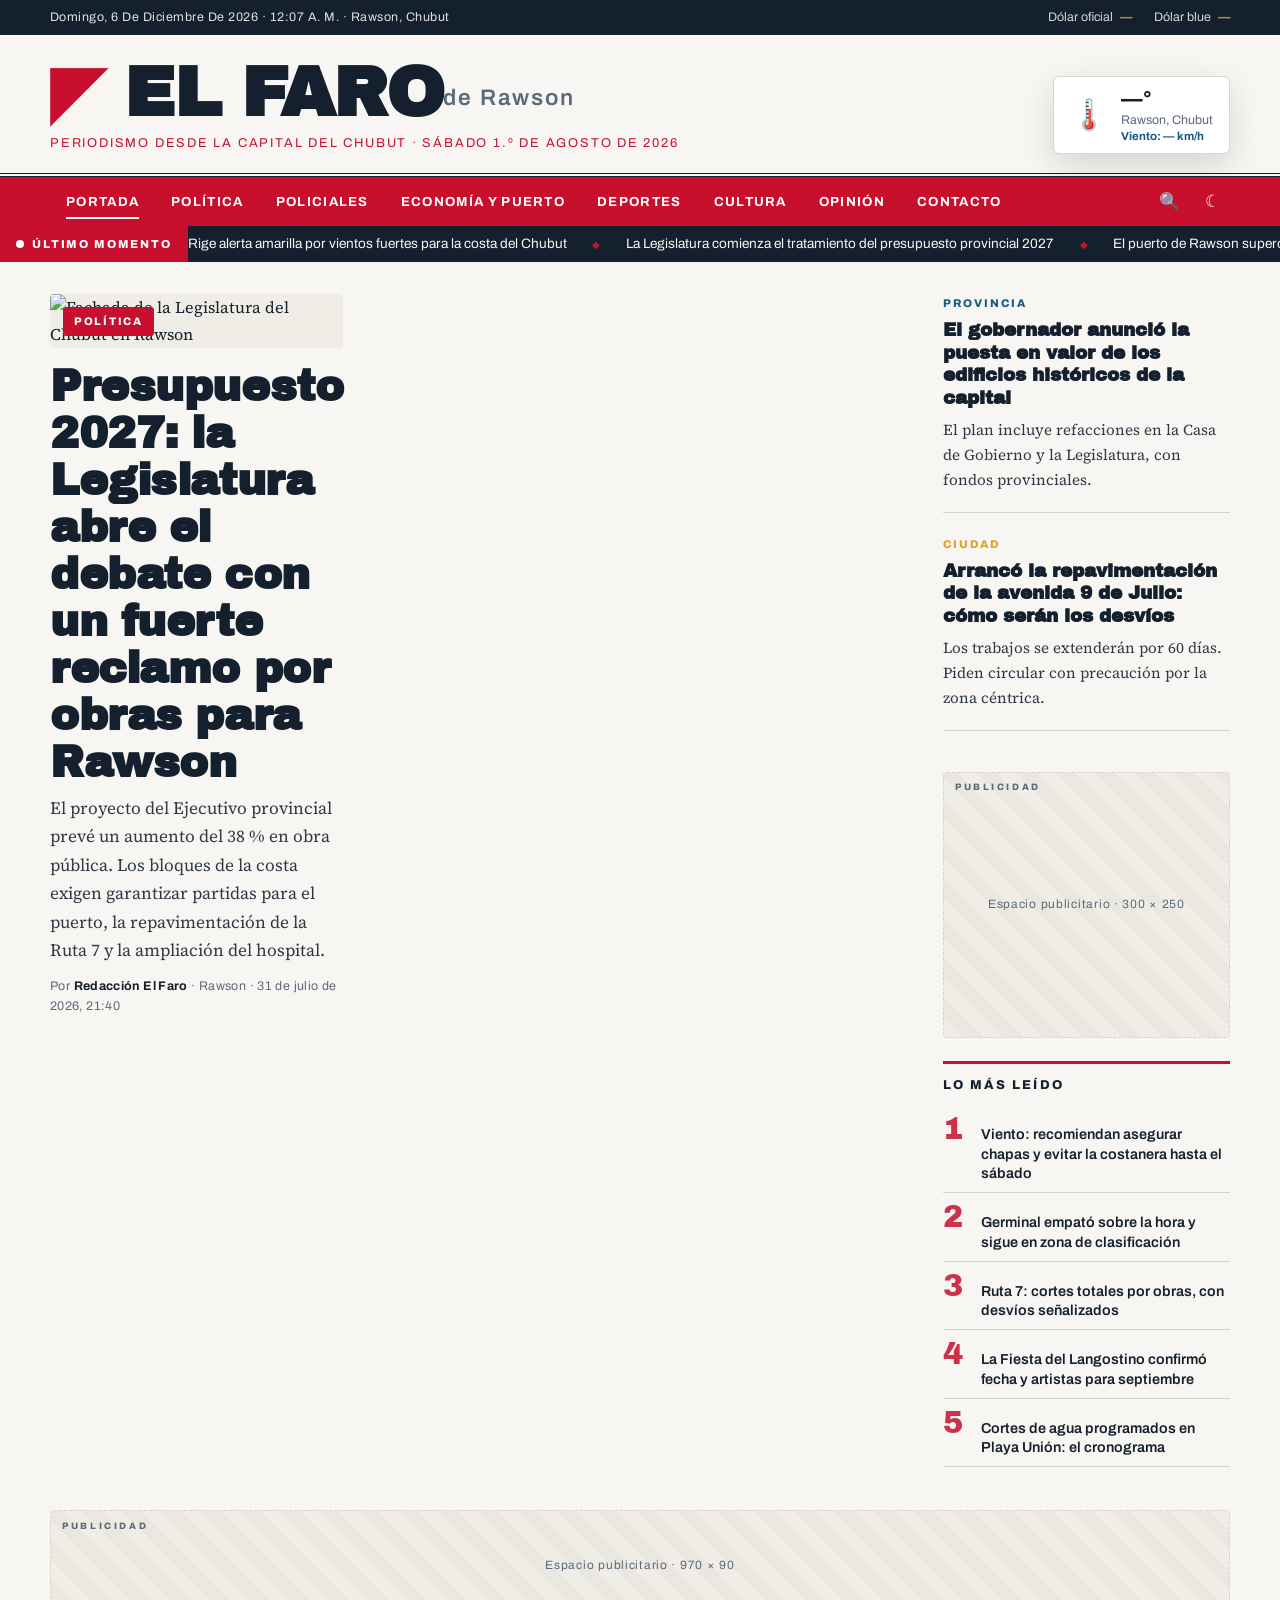
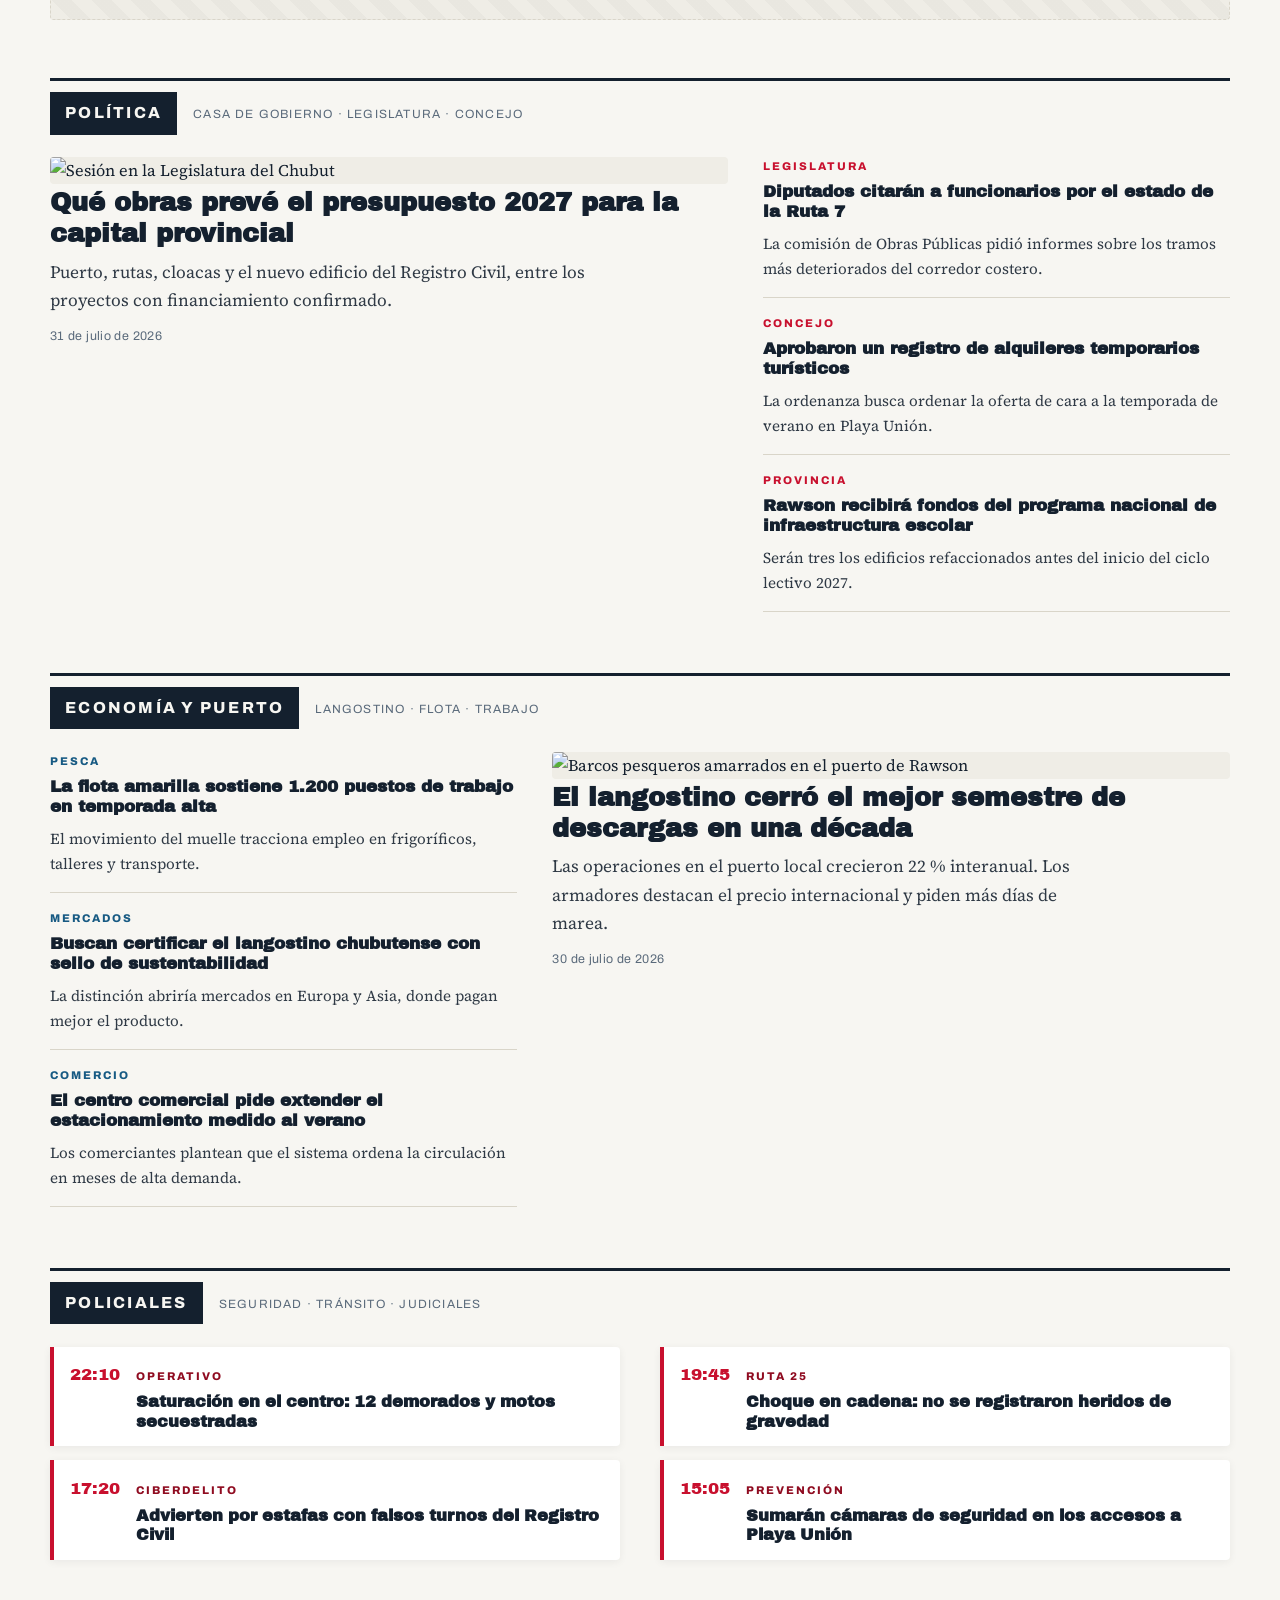
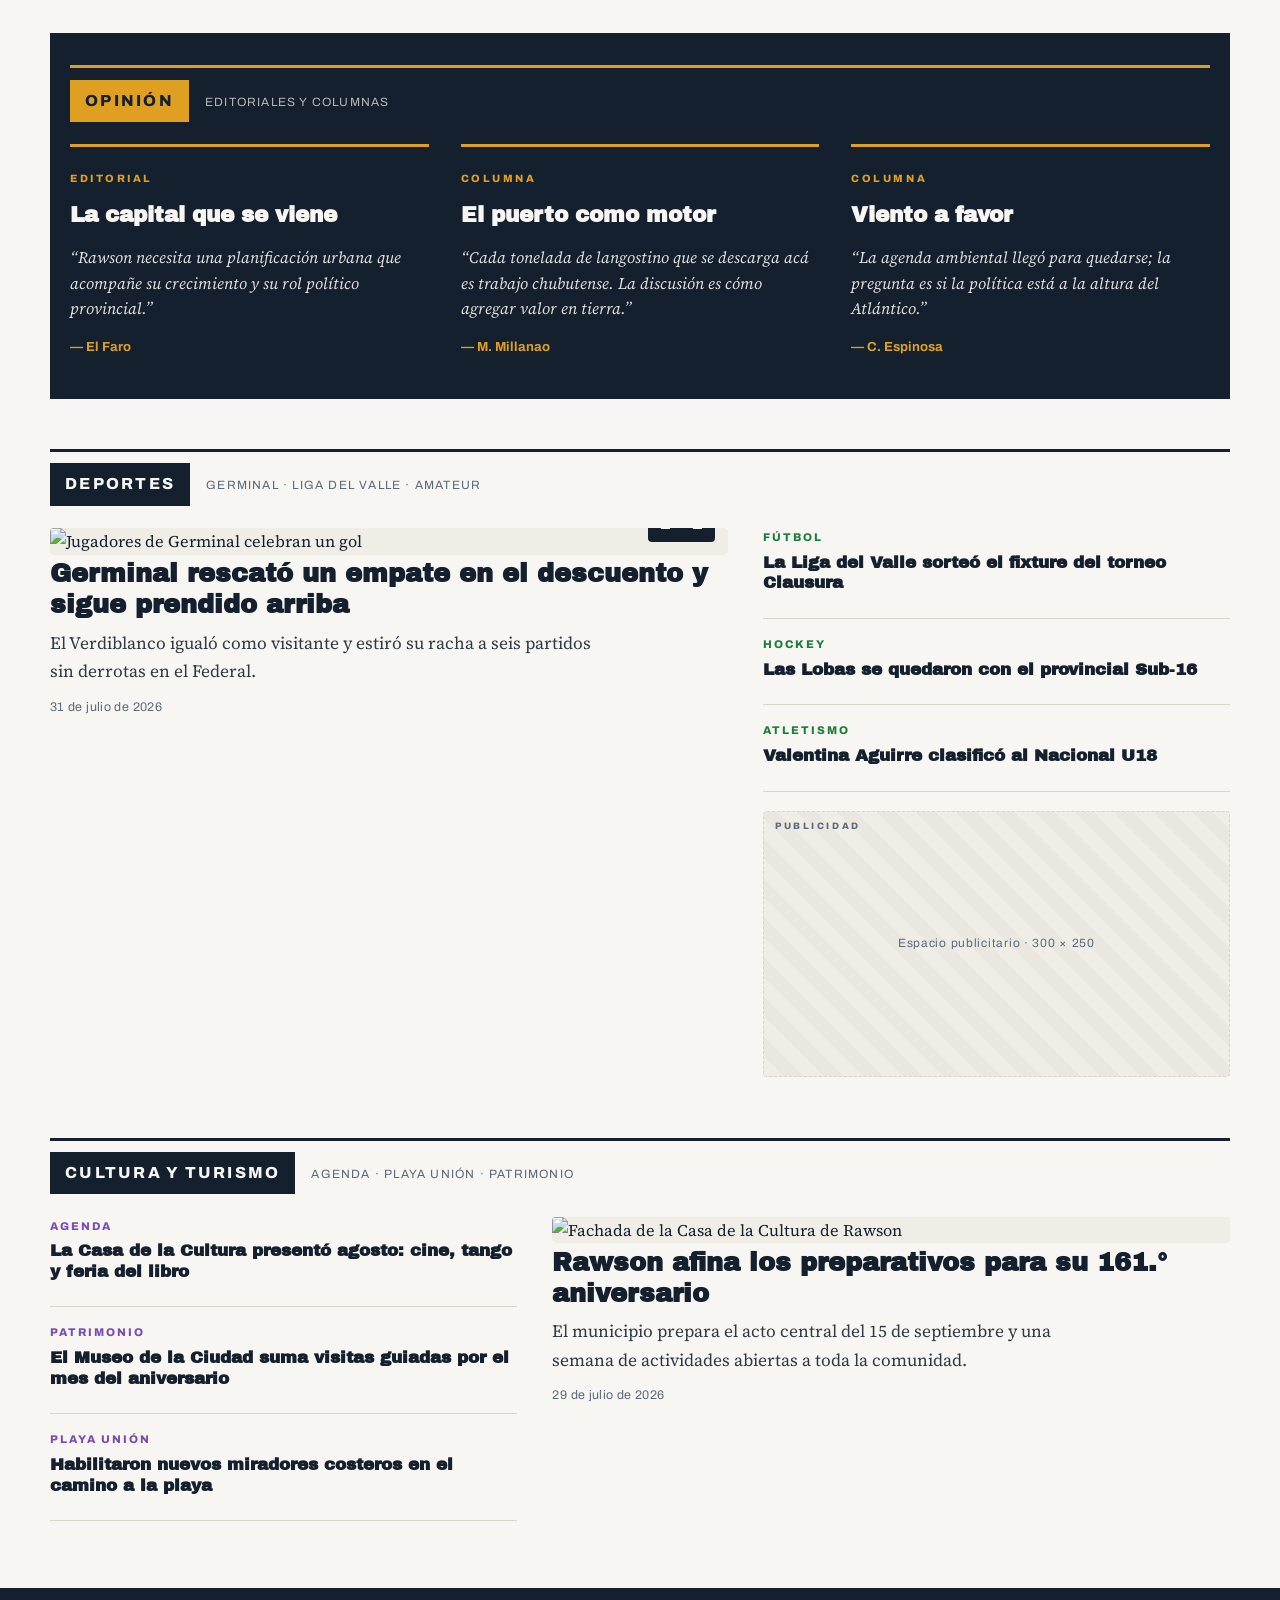
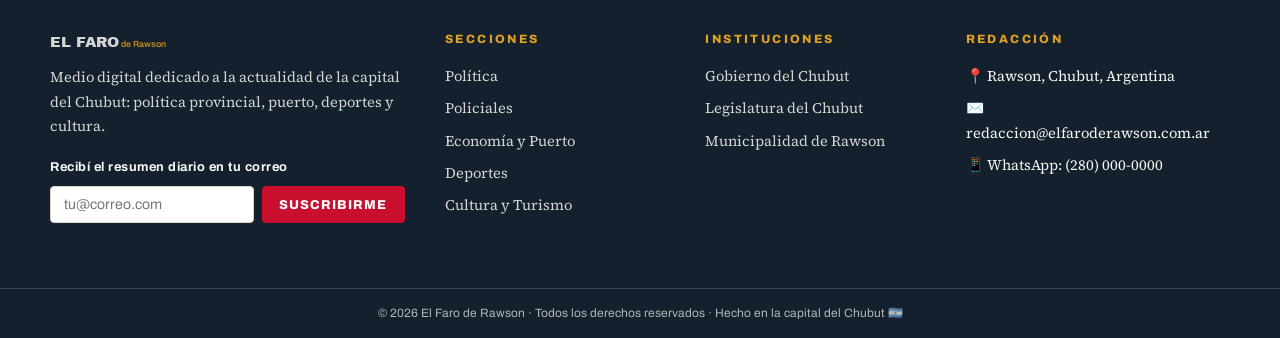
==== index.html @ 27c84425 "Primer commit: estructura y portada de El Faro de Rawson" ====
<!DOCTYPE html>
<html lang="es">
<head>
  <meta charset="UTF-8">
  <meta name="viewport" content="width=device-width, initial-scale=1.0">
  <title>El Faro de Rawson — Noticias de la capital del Chubut</title>
  <meta name="description" content="Noticias de Rawson, Chubut: política provincial, puerto, policiales, deportes y cultura. Periodismo desde la capital provincial.">
  <link rel="icon" href="data:image/svg+xml,%3Csvg xmlns='http://www.w3.org/2000/svg' viewBox='0 0 64 64'%3E%3Crect width='64' height='64' fill='%23c8102e'/%3E%3Ctext x='32' y='45' font-family='Arial' font-size='32' font-weight='bold' text-anchor='middle' fill='white'%3EEF%3C/text%3E%3C/svg%3E">

  <!-- Tipografías: Archivo (titulares, fundición argentina) + Source Serif 4 (cuerpo) -->
  <link rel="preconnect" href="https://fonts.googleapis.com">
  <link rel="preconnect" href="https://fonts.gstatic.com" crossorigin>
  <link href="https://fonts.googleapis.com/css2?family=Archivo:ital,wght@0,400;0,600;0,700;0,800;1,400&family=Archivo+Black&family=Source+Serif+4:ital,opsz,wght@0,8..60,400;0,8..60,600;1,8..60,400&display=swap" rel="stylesheet">

  <link rel="stylesheet" href="assets/css/styles.css">

  <!-- Tema antes de pintar la página (evita parpadeo) -->
  <script>
    (function(){var t=localStorage.getItem('tema');
      if(t) document.documentElement.dataset.tema=t;
      else if(matchMedia('(prefers-color-scheme: dark)').matches) document.documentElement.dataset.tema='oscuro';
    })();
    document.documentElement.classList.add('js');
  </script>

  <!-- Datos estructurados para Google Noticias -->
  <script type="application/ld+json">
  {"@context":"https://schema.org","@type":"NewsMediaOrganization",
   "name":"El Faro de Rawson","areaServed":"Rawson, Chubut, Argentina"}
  </script>
</head>
<body>
<a class="skip-link" href="#contenido">Saltar al contenido</a>

<!-- ══════════ BARRA SUPERIOR: fecha, hora y dólar en vivo ══════════ -->
<div class="topbar">
  <div class="contenedor topbar__interior">
    <p class="topbar__fecha">
      <span id="fecha">—</span> · <span id="reloj">—</span> · Rawson, Chubut
    </p>
    <p class="dolar" id="dolar" hidden>
      <span class="dolar__item">Dólar oficial <strong id="dolar-oficial">—</strong></span>
      <span class="dolar__item">Dólar blue <strong id="dolar-blue">—</strong></span>
    </p>
  </div>
</div>

<!-- ══════════ CABECERA ══════════ -->
<header class="masthead">
  <div class="contenedor masthead__interior">
    <div class="masthead__marca">
      <h1 class="marca-nombre">EL FARO<span class="marca-de"> de Rawson</span></h1>
      <p class="marca-tagline">Periodismo desde la capital del Chubut · Sábado 1.º de agosto de 2026</p>
    </div>

    <!-- Clima en vivo de Rawson (Open-Meteo, sin clave) -->
    <div class="clima" id="clima" aria-live="polite">
      <span class="clima__icono" id="clima-icono">🌡️</span>
      <div class="clima__datos">
        <strong id="clima-temp">—°</strong>
        <span id="clima-desc">Rawson, Chubut</span>
        <small id="clima-viento">Viento: — km/h</small>
      </div>
    </div>
  </div>
</header>

<!-- ══════════ NAVEGACIÓN (queda fija al bajar) ══════════ -->
<nav class="nav" id="nav" aria-label="Secciones">
  <div class="contenedor nav__interior">
    <button class="nav__menu-btn" id="menu-btn" aria-expanded="false" aria-controls="nav-links">☰ <span>Secciones</span></button>
    <ul class="nav__links" id="nav-links">
      <li><a class="nav__link activa" href="index.html">Portada</a></li>
      <li><a class="nav__link" href="#politica">Política</a></li>
      <li><a class="nav__link" href="#policiales">Policiales</a></li>
      <li><a class="nav__link" href="#economia">Economía y Puerto</a></li>
      <li><a class="nav__link" href="#deportes">Deportes</a></li>
      <li><a class="nav__link" href="#cultura">Cultura</a></li>
      <li><a class="nav__link" href="#opinion">Opinión</a></li>
      <li><a class="nav__link" href="#contacto">Contacto</a></li>
    </ul>
    <div class="nav__acciones">
      <form class="buscador" id="form-buscar" role="search">
        <input id="input-buscar" type="search" placeholder="Buscar noticias…" aria-label="Buscar en el sitio">
      </form>
      <button class="nav__icono" id="btn-buscar" aria-label="Abrir buscador">🔍</button>
      <button class="nav__icono" id="btn-tema" aria-label="Cambiar entre modo claro y oscuro">☾</button>
    </div>
  </div>
</nav>

<!-- ══════════ CINTA DE ÚLTIMO MOMENTO ══════════ -->
<div class="ticker" aria-label="Últimas noticias">
  <span class="ticker__badge">ÚLTIMO MOMENTO</span>
  <div class="ticker__vista">
    <div class="ticker__pista" id="ticker-pista">
      <span class="ticker__item">Rige alerta amarilla por vientos fuertes para la costa del Chubut</span>
      <span class="ticker__item">La Legislatura comienza el tratamiento del presupuesto provincial 2027</span>
      <span class="ticker__item">El puerto de Rawson superó las 45 mil toneladas de langostino en el semestre</span>
      <span class="ticker__item">La ciudad prepara los festejos por su 161.° aniversario</span>
    </div>
  </div>
</div>

<main class="contenedor" id="contenido">

  <!-- ✏️ CONTENIDO DE EJEMPLO: reemplazá títulos, bajadas, firmas y fotos por noticias reales.
       Las fotos son provisorias (picsum.photos): bajá las reales a assets/img/ y cambiá las rutas. -->

  <!-- ══════════ PORTADA: nota principal + columna lateral ══════════ -->
  <section class="portada reveal">
    <article class="nota nota--principal">
      <a class="nota__foto" href="articulos/plantilla.html">
        <img src="https://picsum.photos/seed/legislatura-chubut/1200/700" alt="Fachada de la Legislatura del Chubut en Rawson" loading="eager">
        <span class="nota__tag">POLÍTICA</span>
      </a>
      <h2 class="nota__titulo nota__titulo--grande">
        <a href="articulos/plantilla.html">Presupuesto 2027: la Legislatura abre el debate con un fuerte reclamo por obras para Rawson</a>
      </h2>
      <p class="bajada">El proyecto del Ejecutivo provincial prevé un aumento del 38 % en obra pública. Los bloques de la costa exigen garantizar partidas para el puerto, la repavimentación de la Ruta 7 y la ampliación del hospital.</p>
      <p class="byline">Por <strong>Redacción El Faro</strong> · Rawson · <time datetime="2026-07-31T21:40-03:00">31 de julio de 2026, 21:40</time></p>
    </article>

    <aside class="rail">
      <article class="nota nota--mini reveal">
        <span class="volanta v-provincia">PROVINCIA</span>
        <h3 class="nota__titulo"><a href="articulos/plantilla.html">El gobernador anunció la puesta en valor de los edificios históricos de la capital</a></h3>
        <p class="bajada bajada--corta">El plan incluye refacciones en la Casa de Gobierno y la Legislatura, con fondos provinciales.</p>
      </article>

      <article class="nota nota--mini reveal">
        <span class="volanta v-ciudad">CIUDAD</span>
        <h3 class="nota__titulo"><a href="articulos/plantilla.html">Arrancó la repavimentación de la avenida 9 de Julio: cómo serán los desvíos</a></h3>
        <p class="bajada bajada--corta">Los trabajos se extenderán por 60 días. Piden circular con precaución por la zona céntrica.</p>
      </article>

      <!-- ══ PUBLICIDAD ══ Rectángulo mediano 300×250 (IAB).
           Para AdSense: reemplazá este div por tu bloque <ins class="adsbygoogle"> -->
      <div class="ad ad--mpu" role="complementary" aria-label="Espacio publicitario">
        <span class="ad__aviso">Espacio publicitario · 300 × 250</span>
      </div>

      <section class="mas-leidas reveal">
        <h3 class="caja-titulo">Lo más leído</h3>
        <ol>
          <li><span class="num">1</span><a href="articulos/plantilla.html">Viento: recomiendan asegurar chapas y evitar la costanera hasta el sábado</a></li>
          <li><span class="num">2</span><a href="articulos/plantilla.html">Germinal empató sobre la hora y sigue en zona de clasificación</a></li>
          <li><span class="num">3</span><a href="articulos/plantilla.html">Ruta 7: cortes totales por obras, con desvíos señalizados</a></li>
          <li><span class="num">4</span><a href="articulos/plantilla.html">La Fiesta del Langostino confirmó fecha y artistas para septiembre</a></li>
          <li><span class="num">5</span><a href="articulos/plantilla.html">Cortes de agua programados en Playa Unión: el cronograma</a></li>
        </ol>
      </section>
    </aside>
  </section>

  <!-- ══ PUBLICIDAD ══ Leaderboard 970×90 (IAB) -->
  <div class="ad ad--leaderboard reveal" role="complementary" aria-label="Espacio publicitario">
    <span class="ad__aviso">Espacio publicitario · 970 × 90</span>
  </div>

  <!-- ══════════ POLÍTICA ══════════ -->
  <section class="seccion reveal" id="politica">
    <header class="seccion__encabezado">
      <h2>Política</h2>
      <span class="seccion__dato">Casa de Gobierno · Legislatura · Concejo</span>
    </header>
    <div class="seccion__grid">
      <article class="nota reveal">
        <a class="nota__foto" href="articulos/plantilla.html">
          <img src="https://picsum.photos/seed/presupuesto-chubut/900/560" alt="Sesión en la Legislatura del Chubut" loading="lazy">
        </a>
        <h3 class="nota__titulo nota__titulo--mediana"><a href="articulos/plantilla.html">Qué obras prevé el presupuesto 2027 para la capital provincial</a></h3>
        <p class="bajada">Puerto, rutas, cloacas y el nuevo edificio del Registro Civil, entre los proyectos con financiamiento confirmado.</p>
        <p class="byline"><time datetime="2026-07-31">31 de julio de 2026</time></p>
      </article>
      <div class="lista-reglada">
        <article class="nota nota--lista reveal">
          <span class="volanta">LEGISLATURA</span>
          <h3 class="nota__titulo"><a href="articulos/plantilla.html">Diputados citarán a funcionarios por el estado de la Ruta 7</a></h3>
          <p class="bajada bajada--corta">La comisión de Obras Públicas pidió informes sobre los tramos más deteriorados del corredor costero.</p>
        </article>
        <article class="nota nota--lista reveal">
          <span class="volanta">CONCEJO</span>
          <h3 class="nota__titulo"><a href="articulos/plantilla.html">Aprobaron un registro de alquileres temporarios turísticos</a></h3>
          <p class="bajada bajada--corta">La ordenanza busca ordenar la oferta de cara a la temporada de verano en Playa Unión.</p>
        </article>
        <article class="nota nota--lista reveal">
          <span class="volanta">PROVINCIA</span>
          <h3 class="nota__titulo"><a href="articulos/plantilla.html">Rawson recibirá fondos del programa nacional de infraestructura escolar</a></h3>
          <p class="bajada bajada--corta">Serán tres los edificios refaccionados antes del inicio del ciclo lectivo 2027.</p>
        </article>
      </div>
    </div>
  </section>

  <!-- ══════════ ECONOMÍA Y PUERTO ══════════ -->
  <section class="seccion reveal" id="economia">
    <header class="seccion__encabezado">
      <h2>Economía y Puerto</h2>
      <span class="seccion__dato">Langostino · Flota · Trabajo</span>
    </header>
    <div class="seccion__grid seccion__grid--invertido">
      <div class="lista-reglada">
        <article class="nota nota--lista reveal">
          <span class="volanta v-economia">PESCA</span>
          <h3 class="nota__titulo"><a href="articulos/plantilla.html">La flota amarilla sostiene 1.200 puestos de trabajo en temporada alta</a></h3>
          <p class="bajada bajada--corta">El movimiento del muelle tracciona empleo en frigoríficos, talleres y transporte.</p>
        </article>
        <article class="nota nota--lista reveal">
          <span class="volanta v-economia">MERCADOS</span>
          <h3 class="nota__titulo"><a href="articulos/plantilla.html">Buscan certificar el langostino chubutense con sello de sustentabilidad</a></h3>
          <p class="bajada bajada--corta">La distinción abriría mercados en Europa y Asia, donde pagan mejor el producto.</p>
        </article>
        <article class="nota nota--lista reveal">
          <span class="volanta v-economia">COMERCIO</span>
          <h3 class="nota__titulo"><a href="articulos/plantilla.html">El centro comercial pide extender el estacionamiento medido al verano</a></h3>
          <p class="bajada bajada--corta">Los comerciantes plantean que el sistema ordena la circulación en meses de alta demanda.</p>
        </article>
      </div>
      <article class="nota reveal">
        <a class="nota__foto" href="articulos/plantilla.html">
          <img src="https://picsum.photos/seed/puerto-rawson-langostino/900/560" alt="Barcos pesqueros amarrados en el puerto de Rawson" loading="lazy">
        </a>
        <h3 class="nota__titulo nota__titulo--mediana"><a href="articulos/plantilla.html">El langostino cerró el mejor semestre de descargas en una década</a></h3>
        <p class="bajada">Las operaciones en el puerto local crecieron 22 % interanual. Los armadores destacan el precio internacional y piden más días de marea.</p>
        <p class="byline"><time datetime="2026-07-30">30 de julio de 2026</time></p>
      </article>
    </div>
  </section>

  <!-- ══════════ POLICIALES ══════════ -->
  <section class="seccion reveal" id="policiales">
    <header class="seccion__encabezado">
      <h2>Policiales</h2>
      <span class="seccion__dato">Seguridad · Tránsito · Judiciales</span>
    </header>
    <div class="policiales">
      <article class="nota nota--policial reveal">
        <span class="hora">22:10</span>
        <div>
          <span class="volanta v-policiales">OPERATIVO</span>
          <h3 class="nota__titulo"><a href="articulos/plantilla.html">Saturación en el centro: 12 demorados y motos secuestradas</a></h3>
        </div>
      </article>
      <article class="nota nota--policial reveal">
        <span class="hora">19:45</span>
        <div>
          <span class="volanta v-policiales">RUTA 25</span>
          <h3 class="nota__titulo"><a href="articulos/plantilla.html">Choque en cadena: no se registraron heridos de gravedad</a></h3>
        </div>
      </article>
      <article class="nota nota--policial reveal">
        <span class="hora">17:20</span>
        <div>
          <span class="volanta v-policiales">CIBERDELITO</span>
          <h3 class="nota__titulo"><a href="articulos/plantilla.html">Advierten por estafas con falsos turnos del Registro Civil</a></h3>
        </div>
      </article>
      <article class="nota nota--policial reveal">
        <span class="hora">15:05</span>
        <div>
          <span class="volanta v-policiales">PREVENCIÓN</span>
          <h3 class="nota__titulo"><a href="articulos/plantilla.html">Sumarán cámaras de seguridad en los accesos a Playa Unión</a></h3>
        </div>
      </article>
    </div>
  </section>

  <!-- ══════════ OPINIÓN ══════════ -->
  <section class="opinion reveal" id="opinion">
    <div class="contenedor">
      <header class="seccion__encabezado seccion__encabezado--claro">
        <h2>Opinión</h2>
        <span class="seccion__dato">Editoriales y columnas</span>
      </header>
      <div class="opinion__grid">
        <article class="opinion__nota reveal">
          <span class="opinion__tipo">EDITORIAL</span>
          <h3 class="opinion__titulo"><a href="articulos/plantilla.html">La capital que se viene</a></h3>
          <p class="opinion__cita">“Rawson necesita una planificación urbana que acompañe su crecimiento y su rol político provincial.”</p>
          <p class="opinion__firma">— El Faro</p>
        </article>
        <article class="opinion__nota reveal">
          <span class="opinion__tipo">COLUMNA</span>
          <h3 class="opinion__titulo"><a href="articulos/plantilla.html">El puerto como motor</a></h3>
          <p class="opinion__cita">“Cada tonelada de langostino que se descarga acá es trabajo chubutense. La discusión es cómo agregar valor en tierra.”</p>
          <p class="opinion__firma">— M. Millanao</p>
        </article>
        <article class="opinion__nota reveal">
          <span class="opinion__tipo">COLUMNA</span>
          <h3 class="opinion__titulo"><a href="articulos/plantilla.html">Viento a favor</a></h3>
          <p class="opinion__cita">“La agenda ambiental llegó para quedarse; la pregunta es si la política está a la altura del Atlántico.”</p>
          <p class="opinion__firma">— C. Espinosa</p>
        </article>
      </div>
    </div>
  </section>

  <!-- ══════════ DEPORTES + PUBLICIDAD ══════════ -->
  <section class="seccion reveal" id="deportes">
    <header class="seccion__encabezado">
      <h2>Deportes</h2>
      <span class="seccion__dato">Germinal · Liga del Valle · Amateur</span>
    </header>
    <div class="seccion__grid">
      <article class="nota reveal">
        <a class="nota__foto" href="articulos/plantilla.html">
          <img src="https://picsum.photos/seed/germinal-futbol/900/560" alt="Jugadores de Germinal celebran un gol" loading="lazy">
          <span class="marcador">2 – 2</span>
        </a>
        <h3 class="nota__titulo nota__titulo--mediana"><a href="articulos/plantilla.html">Germinal rescató un empate en el descuento y sigue prendido arriba</a></h3>
        <p class="bajada">El Verdiblanco igualó como visitante y estiró su racha a seis partidos sin derrotas en el Federal.</p>
        <p class="byline"><time datetime="2026-07-31">31 de julio de 2026</time></p>
      </article>
      <div>
        <div class="lista-reglada">
          <article class="nota nota--lista reveal">
            <span class="volanta v-deportes">FÚTBOL</span>
            <h3 class="nota__titulo"><a href="articulos/plantilla.html">La Liga del Valle sorteó el fixture del torneo Clausura</a></h3>
          </article>
          <article class="nota nota--lista reveal">
            <span class="volanta v-deportes">HOCKEY</span>
            <h3 class="nota__titulo"><a href="articulos/plantilla.html">Las Lobas se quedaron con el provincial Sub-16</a></h3>
          </article>
          <article class="nota nota--lista reveal">
            <span class="volanta v-deportes">ATLETISMO</span>
            <h3 class="nota__titulo"><a href="articulos/plantilla.html">Valentina Aguirre clasificó al Nacional U18</a></h3>
          </article>
        </div>
        <!-- ══ PUBLICIDAD ══ Rectángulo 300×250 -->
        <div class="ad ad--mpu reveal" role="complementary" aria-label="Espacio publicitario">
          <span class="ad__aviso">Espacio publicitario · 300 × 250</span>
        </div>
      </div>
    </div>
  </section>

  <!-- ══════════ CULTURA Y TURISMO ══════════ -->
  <section class="seccion reveal" id="cultura">
    <header class="seccion__encabezado">
      <h2>Cultura y Turismo</h2>
      <span class="seccion__dato">Agenda · Playa Unión · Patrimonio</span>
    </header>
    <div class="seccion__grid seccion__grid--invertido">
      <div class="lista-reglada">
        <article class="nota nota--lista reveal">
          <span class="volanta v-cultura">AGENDA</span>
          <h3 class="nota__titulo"><a href="articulos/plantilla.html">La Casa de la Cultura presentó agosto: cine, tango y feria del libro</a></h3>
        </article>
        <article class="nota nota--lista reveal">
          <span class="volanta v-cultura">PATRIMONIO</span>
          <h3 class="nota__titulo"><a href="articulos/plantilla.html">El Museo de la Ciudad suma visitas guiadas por el mes del aniversario</a></h3>
        </article>
        <article class="nota nota--lista reveal">
          <span class="volanta v-cultura">PLAYA UNIÓN</span>
          <h3 class="nota__titulo"><a href="articulos/plantilla.html">Habilitaron nuevos miradores costeros en el camino a la playa</a></h3>
        </article>
      </div>
      <article class="nota reveal">
        <a class="nota__foto" href="articulos/plantilla.html">
          <img src="https://picsum.photos/seed/casa-cultura-rawson/900/560" alt="Fachada de la Casa de la Cultura de Rawson" loading="lazy">
        </a>
        <h3 class="nota__titulo nota__titulo--mediana"><a href="articulos/plantilla.html">Rawson afina los preparativos para su 161.° aniversario</a></h3>
        <p class="bajada">El municipio prepara el acto central del 15 de septiembre y una semana de actividades abiertas a toda la comunidad.</p>
        <p class="byline"><time datetime="2026-07-29">29 de julio de 2026</time></p>
      </article>
    </div>
  </section>

</main>

<!-- ══════════ PIE ══════════ -->
<footer class="footer" id="contacto">
  <div class="contenedor footer__grid">
    <div class="footer__col footer__col--marca">
      <p class="footer__nombre">EL FARO<span> de Rawson</span></p>
      <p>Medio digital dedicado a la actualidad de la capital del Chubut: política provincial, puerto, deportes y cultura.</p>
      <form class="boletin" id="form-boletin">
        <label for="boletin-mail">Recibí el resumen diario en tu correo</label>
        <div class="boletin__fila">
          <input id="boletin-mail" type="email" required placeholder="tu@correo.com">
          <button type="submit">Suscribirme</button>
        </div>
        <p class="boletin__msg" id="boletin-msg" role="status"></p>
      </form>
    </div>
    <nav class="footer__col" aria-label="Secciones del pie">
      <h3>Secciones</h3>
      <ul>
        <li><a href="#politica">Política</a></li>
        <li><a href="#policiales">Policiales</a></li>
        <li><a href="#economia">Economía y Puerto</a></li>
        <li><a href="#deportes">Deportes</a></li>
        <li><a href="#cultura">Cultura y Turismo</a></li>
      </ul>
    </nav>
    <div class="footer__col">
      <h3>Instituciones</h3>
      <ul>
        <li><a href="https://www.chubut.gov.ar" target="_blank" rel="noopener">Gobierno del Chubut</a></li>
        <li><a href="https://legislaturachubut.gov.ar" target="_blank" rel="noopener">Legislatura del Chubut</a></li>
        <li><a href="https://www.rawson.gov.ar" target="_blank" rel="noopener">Municipalidad de Rawson</a></li>
      </ul>
    </div>
    <div class="footer__col">
      <h3>Redacción</h3>
      <ul>
        <li>📍 Rawson, Chubut, Argentina</li>
        <li>✉️ redaccion@elfaroderawson.com.ar</li>
        <li>📱 WhatsApp: (280) 000-0000</li>
      </ul>
    </div>
  </div>
  <div class="footer__legal">
    <div class="contenedor">
      <p>© <span id="anio">2026</span> El Faro de Rawson · Todos los derechos reservados · Hecho en la capital del Chubut 🇦🇷</p>
    </div>
  </div>
</footer>

<button class="volver-arriba" id="volver-arriba" aria-label="Volver arriba">↑</button>
<noscript><p class="noscript">Activá JavaScript para ver la hora, el clima y la cotización en vivo.</p></noscript>

<script src="assets/js/main.js"></script>
</body>
</html>
---- assets/css/styles.css ----
/* ════════════════════════════════════════════
   EL FARO DE RAWSON — hoja de estilos
   Paleta: tinta (azul profundo), rojo noticia, papel
   ════════════════════════════════════════════ */

:root{
  --papel:#f7f6f2; --papel-2:#efede6; --blanco:#ffffff;
  --tinta:#14202e; --tinta-suave:#5a6a7b; --linea:#d9d5c9;
  --rojo:#c8102e; --rojo-osc:#8f0b20; --azul:#175a83; --oro:#dfa021;
  --sombra:0 12px 32px rgba(15,25,40,.14);
  --fuente-titulo:'Archivo Black',sans-serif;
  --fuente-ui:'Archivo',sans-serif;
  --fuente-cuerpo:'Source Serif 4',Georgia,serif;
}
[data-tema="oscuro"]{
  --papel:#0f1620; --papel-2:#151f2c; --blanco:#131d29;
  --tinta:#e9edf2; --tinta-suave:#9db0c2; --linea:#263444;
  --rojo:#e5344d; --rojo-osc:#b02036; --azul:#63abd8; --oro:#f0b43c;
  --sombra:0 12px 32px rgba(0,0,0,.55);
}

*,*::before,*::after{margin:0;padding:0;box-sizing:border-box}
html{scroll-behavior:smooth}
body{
  font-family:var(--fuente-cuerpo);font-size:1.02rem;line-height:1.65;
  color:var(--tinta);background:var(--papel);
}
img{display:block;max-width:100%;height:auto;background:var(--papel-2)}
a{color:inherit;text-decoration:none}
ul,ol{list-style:none}
button{font-family:var(--fuente-ui);cursor:pointer}
.contenedor{max-width:1220px;margin:0 auto;padding:0 1.25rem}

.skip-link{position:absolute;left:-999px;top:0;background:var(--rojo);color:#fff;padding:.6rem 1rem;z-index:200}
.skip-link:focus{left:0}
:focus-visible{outline:3px solid var(--azul);outline-offset:2px}
.noscript{background:var(--oro);color:#14202e;text-align:center;padding:.5rem;font-family:var(--fuente-ui);font-size:.85rem}

/* ── Barra superior ── */
.topbar{background:var(--tinta);color:var(--papel);font-family:var(--fuente-ui);font-size:.78rem}
.topbar__interior{display:flex;justify-content:space-between;align-items:center;gap:1rem;padding:.45rem 1.25rem;flex-wrap:wrap}
.topbar__fecha{text-transform:capitalize;letter-spacing:.04em;opacity:.9}
.dolar{display:flex;gap:1.4rem}
.dolar__item{opacity:.85}
.dolar__item strong{color:var(--oro);font-weight:800;margin-left:.25rem}

/* ── Cabecera ── */
.masthead{border-bottom:4px double var(--tinta);background:var(--papel)}
.masthead__interior{display:flex;justify-content:space-between;align-items:flex-end;gap:2rem;padding:1.6rem 1.25rem 1.2rem;flex-wrap:wrap}
.marca-nombre{font-family:var(--fuente-titulo);font-size:clamp(2.6rem,6vw,4.4rem);line-height:.9;letter-spacing:-.02em}
.marca-nombre::before{content:"◤ ";color:var(--rojo)}
.marca-de{font-family:var(--fuente-ui);font-weight:600;font-size:.32em;letter-spacing:.08em;color:var(--tinta-suave);display:inline-block;transform:translateY(-.5em)}
.marca-tagline{font-family:var(--fuente-ui);font-size:.8rem;letter-spacing:.14em;text-transform:uppercase;color:var(--rojo);margin-top:.55rem}
.clima{display:flex;align-items:center;gap:.8rem;border:1px solid var(--linea);background:var(--blanco);padding:.6rem 1rem;border-radius:6px;box-shadow:var(--sombra)}
.clima__icono{font-size:1.9rem}
.clima__datos{display:flex;flex-direction:column;font-family:var(--fuente-ui);line-height:1.25}
.clima__datos strong{font-size:1.35rem;font-weight:800}
.clima__datos span{font-size:.78rem;color:var(--tinta-suave)}
.clima__datos small{font-size:.72rem;color:var(--azul);font-weight:700}

/* ── Navegación ── */
.nav{position:sticky;top:0;z-index:100;background:var(--rojo);transition:box-shadow .3s}
.nav.compacta{box-shadow:0 6px 18px rgba(0,0,0,.28)}
.nav__interior{display:flex;align-items:center;gap:1rem;padding:0 1.25rem}
.nav__links{display:flex;flex-wrap:wrap}
.nav__link{display:block;padding:.85rem 1rem;font-family:var(--fuente-ui);font-weight:700;font-size:.82rem;letter-spacing:.1em;text-transform:uppercase;color:#fff;position:relative;transition:background .25s}
.nav__link::after{content:"";position:absolute;left:1rem;right:1rem;bottom:.45rem;height:2px;background:#fff;transform:scaleX(0);transform-origin:left;transition:transform .3s}
.nav__link:hover::after,.nav__link.activa::after{transform:scaleX(1)}
.nav__link:hover{background:var(--rojo-osc)}
.nav__acciones{margin-left:auto;display:flex;align-items:center;gap:.4rem}
.nav__icono{background:transparent;border:0;color:#fff;font-size:1.05rem;padding:.5rem .6rem;border-radius:4px;transition:background .25s,transform .25s}
.nav__icono:hover{background:var(--rojo-osc);transform:translateY(-1px)}
.buscador{display:flex;overflow:hidden;max-width:0;transition:max-width .35s ease}
.buscador.abierto{max-width:230px}
.buscador input{border:0;padding:.5rem .8rem;font-family:var(--fuente-ui);font-size:.85rem;width:220px;border-radius:4px;color:#14202e}
.nav__menu-btn{display:none;background:transparent;border:0;color:#fff;font-family:var(--fuente-ui);font-weight:700;font-size:.9rem;padding:.8rem 0;letter-spacing:.08em}

/* ── Cinta de último momento ── */
.ticker{display:flex;align-items:stretch;background:var(--tinta);color:var(--papel);overflow:hidden}
.ticker__badge{flex:0 0 auto;display:flex;align-items:center;gap:.5rem;background:var(--rojo);color:#fff;padding:.55rem 1rem;font-family:var(--fuente-ui);font-weight:800;font-size:.72rem;letter-spacing:.16em}
.ticker__badge::before{content:"";width:8px;height:8px;border-radius:50%;background:#fff;animation:pulso 1.2s infinite}
@keyframes pulso{50%{opacity:.2}}
.ticker__vista{flex:1;overflow:hidden;display:flex;align-items:center}
.ticker__pista{display:inline-flex;white-space:nowrap;animation:deslizar 38s linear infinite;font-family:var(--fuente-ui);font-size:.85rem}
.ticker:hover .ticker__pista{animation-play-state:paused}
.ticker__item::after{content:"◆";color:var(--rojo);margin:0 1.6rem;font-size:.7em}
@keyframes deslizar{to{transform:translateX(-50%)}}

/* ── Portada ── */
.portada{display:grid;grid-template-columns:repeat(12,1fr);gap:2rem 2.2rem;padding:2rem 0 1.5rem}
.nota-principal{grid-column:1/9}
.rail{grid-column:9/13;display:flex;flex-direction:column;gap:1.4rem}

.nota__foto{display:block;position:relative;overflow:hidden;border-radius:4px}
.nota__foto img{width:100%;transition:transform .55s ease,filter .55s ease}
.nota:hover .nota__foto img{transform:scale(1.045);filter:contrast(1.05)}
.nota__tag{position:absolute;top:.8rem;left:.8rem;background:var(--rojo);color:#fff;font-family:var(--fuente-ui);font-weight:800;font-size:.68rem;letter-spacing:.16em;padding:.35rem .7rem;border-radius:3px}
.marcador{position:absolute;bottom:.8rem;right:.8rem;background:var(--tinta);color:var(--papel);font-family:var(--fuente-titulo);font-size:1rem;padding:.3rem .7rem;border-radius:4px;letter-spacing:.05em}

.volanta{display:block;font-family:var(--fuente-ui);font-weight:800;font-size:.7rem;letter-spacing:.18em;text-transform:uppercase;color:var(--rojo);margin-bottom:.4rem}
.v-provincia{color:var(--azul)} .v-ciudad{color:var(--oro)}
.v-economia{color:var(--azul)} .v-policiales{color:var(--rojo-osc)}
.v-deportes{color:#1e7d3c} .v-cultura{color:#7a4bb5}
[data-tema="oscuro"] .v-deportes{color:#5ec98a} [data-tema="oscuro"] .v-cultura{color:#c09af0}

.nota__titulo{font-family:var(--fuente-titulo);font-size:1.15rem;line-height:1.22;margin:.2rem 0 .5rem}
.nota__titulo a{background:linear-gradient(var(--rojo),var(--rojo)) no-repeat 0 100%/0 3px;transition:background-size .35s ease;padding-bottom:3px}
.nota:hover .nota__titulo a{background-size:100% 3px}
.nota__titulo--grande{font-size:clamp(1.8rem,3.4vw,2.9rem);line-height:1.08;letter-spacing:-.01em;margin-top:.9rem}
.nota__titulo--mediana{font-size:clamp(1.3rem,2vw,1.65rem)}
.bajada{font-size:1.08rem;color:var(--tinta);opacity:.88;max-width:62ch}
.bajada--corta{font-size:.95rem}
.byline{font-family:var(--fuente-ui);font-size:.78rem;color:var(--tinta-suave);margin-top:.7rem;letter-spacing:.03em}
.byline strong{color:var(--tinta)}

.nota--mini{border-bottom:1px solid var(--linea);padding-bottom:1.2rem}
.nota--lista{border-bottom:1px solid var(--linea);padding:1rem 0}
.nota--lista:first-child{padding-top:0}
.nota--lista .nota__titulo{font-size:1.05rem}

/* ── Lo más leído ── */
.caja-titulo{font-family:var(--fuente-ui);font-weight:800;font-size:.8rem;letter-spacing:.18em;text-transform:uppercase;border-top:3px solid var(--rojo);padding-top:.7rem;margin-bottom:.6rem}
.mas-leidas li{display:flex;gap:.9rem;align-items:baseline;padding:.55rem 0;border-bottom:1px solid var(--linea);transition:transform .25s}
.mas-leidas li:hover{transform:translateX(5px)}
.mas-leidas .num{font-family:var(--fuente-titulo);font-size:1.9rem;color:var(--rojo);opacity:.85;line-height:1;min-width:1.2ch}
.mas-leidas a{font-family:var(--fuente-ui);font-weight:600;font-size:.9rem;line-height:1.35}
.mas-leidas a:hover{color:var(--rojo)}

/* ── Publicidad ── */
.ad{position:relative;display:grid;place-items:center;border:1px dashed var(--linea);border-radius:4px;
    background:repeating-linear-gradient(45deg,transparent 0 14px,rgba(120,120,120,.05) 14px 28px),var(--papel-2)}
.ad::before{content:"PUBLICIDAD";position:absolute;top:.45rem;left:.7rem;font-family:var(--fuente-ui);font-weight:800;font-size:.58rem;letter-spacing:.28em;color:var(--tinta-suave)}
.ad--leaderboard{min-height:110px;margin:1.2rem 0 2rem}
.ad--mpu{min-height:266px;margin-top:1.2rem}
.ad__aviso{font-family:var(--fuente-ui);font-size:.75rem;color:var(--tinta-suave);letter-spacing:.06em}

/* ── Secciones ── */
.seccion{padding:1.6rem 0 2.2rem}
.seccion__encabezado{display:flex;align-items:baseline;gap:1rem;border-top:3px solid var(--tinta);padding-top:.7rem;margin-bottom:1.4rem;flex-wrap:wrap}
.seccion__encabezado h2{font-family:var(--fuente-ui);font-weight:800;font-size:1rem;letter-spacing:.14em;text-transform:uppercase;background:var(--tinta);color:var(--papel);padding:.5rem .95rem}
.seccion__dato{font-family:var(--fuente-ui);font-size:.75rem;letter-spacing:.1em;text-transform:uppercase;color:var(--tinta-suave)}
.seccion__encabezado--claro{border-top-color:var(--oro)}
.seccion__encabezado--claro h2{background:var(--oro);color:#14202e}
.seccion__encabezado--claro .seccion__dato{color:var(--papel);opacity:.7}
.seccion__grid{display:grid;grid-template-columns:1.45fr 1fr;gap:2.2rem;align-items:start}
.seccion__grid--invertido{grid-template-columns:1fr 1.45fr}

/* ── Policiales ── */
.policiales{display:grid;grid-template-columns:1fr 1fr;gap:0 2.5rem}
.nota--policial{display:flex;gap:1rem;align-items:baseline;border-left:4px solid var(--rojo);padding:.9rem 1rem;margin-bottom:.9rem;background:var(--blanco);border-radius:0 4px 4px 0;box-shadow:0 2px 8px rgba(15,25,40,.06);transition:transform .25s,box-shadow .25s}
.nota--policial:hover{transform:translateX(6px);box-shadow:var(--sombra)}
.nota--policial .hora{font-family:var(--fuente-titulo);color:var(--rojo);font-size:1.05rem;white-space:nowrap}
.nota--policial .nota__titulo{font-size:1.02rem;margin:0}

/* ── Opinión ── */
.opinion{background:var(--tinta);color:var(--papel);padding:2rem 0 2.6rem;margin:1.5rem 0}
.opinion__grid{display:grid;grid-template-columns:repeat(3,1fr);gap:2rem}
.opinion__nota{border-top:3px solid var(--oro);padding-top:1rem;transition:transform .3s}
.opinion__nota:hover{transform:translateY(-5px)}
.opinion__tipo{font-family:var(--fuente-ui);font-weight:800;font-size:.66rem;letter-spacing:.24em;color:var(--oro)}
.opinion__titulo{font-family:var(--fuente-titulo);font-size:1.35rem;margin:.5rem 0 .7rem}
.opinion__titulo a:hover{color:var(--oro)}
.opinion__cita{font-style:italic;font-size:1rem;opacity:.9;line-height:1.6}
.opinion__firma{font-family:var(--fuente-ui);font-weight:700;font-size:.82rem;margin-top:.9rem;color:var(--oro)}

/* ── Pie ── */
.footer{background:var(--tinta);color:var(--papel);margin-top:2rem}
.footer__grid{display:grid;grid-template-columns:1.6fr 1fr 1fr 1.2fr;gap:2.5rem;padding:2.6rem 1.25rem}
.footer__nombre{font-family:var(--fuente-titulo);font-size:1.7rem;margin-bottom:.7rem}
.footer__nombre span{font-family:var(--fuente-ui);font-weight:600;font-size:.6em;color:var(--oro)}
.footer__col p{font-size:.92rem;opacity:.85}
.footer__col h3{font-family:var(--fuente-ui);font-weight:800;font-size:.75rem;letter-spacing:.2em;text-transform:uppercase;color:var(--oro);margin-bottom:.9rem}
.footer__col li{margin-bottom:.5rem;font-size:.92rem}
.footer__col a{opacity:.85;transition:opacity .2s,color .2s}
.footer__col a:hover{opacity:1;color:var(--oro)}
.boletin{margin-top:1.2rem}
.boletin label{display:block;font-family:var(--fuente-ui);font-size:.8rem;font-weight:700;margin-bottom:.5rem;letter-spacing:.04em}
.boletin__fila{display:flex;gap:.5rem}
.boletin input{flex:1;padding:.6rem .8rem;border:1px solid var(--linea);border-radius:4px;font-family:var(--fuente-ui);font-size:.88rem;color:var(--tinta)}
.boletin button{background:var(--rojo);color:#fff;border:0;padding:.6rem 1.1rem;border-radius:4px;font-weight:800;font-size:.8rem;letter-spacing:.08em;text-transform:uppercase;transition:background .25s,transform .2s}
.boletin button:hover{background:var(--rojo-osc);transform:translateY(-2px)}
.boletin__msg{font-family:var(--fuente-ui);font-size:.8rem;color:var(--oro);margin-top:.5rem;min-height:1.1em}
.footer__legal{border-top:1px solid rgba(255,255,255,.15)}
.footer__legal p{font-family:var(--fuente-ui);font-size:.75rem;opacity:.7;padding:.9rem 1.25rem;text-align:center}

/* ── Botón volver arriba ── */
.volver-arriba{position:fixed;right:1.3rem;bottom:1.3rem;width:46px;height:46px;border-radius:50%;border:0;background:var(--rojo);color:#fff;font-size:1.3rem;box-shadow:var(--sombra);opacity:0;pointer-events:none;transform:translateY(12px);transition:opacity .3s,transform .3s,background .25s;z-index:120}
.volver-arriba.visible{opacity:1;pointer-events:auto;transform:none}
.volver-arriba:hover{background:var(--rojo-osc)}

/* ── Página de artículo ── */
#progreso{position:fixed;top:0;left:0;height:4px;width:0;background:var(--rojo);z-index:300;transition:width .1s linear}
.articulo{max-width:780px;margin:0 auto;padding:2.2rem 1.25rem 1rem}
.articulo__kicker{font-family:var(--fuente-ui);font-weight:800;font-size:.78rem;letter-spacing:.22em;color:var(--rojo);text-transform:uppercase}
.articulo h1{font-family:var(--fuente-titulo);font-size:clamp(1.9rem,4.2vw,3rem);line-height:1.1;letter-spacing:-.01em;margin:.7rem 0 .9rem}
.articulo__bajada{font-size:1.22rem;line-height:1.55;opacity:.9;border-left:4px solid var(--rojo);padding-left:1rem;margin-bottom:1.3rem}
.articulo__meta{display:flex;justify-content:space-between;align-items:center;gap:1rem;flex-wrap:wrap;border-top:1px solid var(--linea);border-bottom:1px solid var(--linea);padding:.8rem 0;margin-bottom:1.5rem;font-family:var(--fuente-ui);font-size:.82rem;color:var(--tinta-suave)}
.compartir{display:flex;gap:.45rem}
.btn-compartir{border:1px solid var(--linea);background:var(--blanco);color:var(--tinta);border-radius:4px;padding:.4rem .7rem;font-size:.8rem;font-weight:700;transition:background .25s,color .25s,transform .2s}
.btn-compartir:hover{background:var(--tinta);color:var(--papel);transform:translateY(-2px)}
.articulo__hero{margin:0 0 1.8rem}
.articulo__hero img{width:100%;border-radius:4px}
.articulo__hero figcaption{font-family:var(--fuente-ui);font-size:.78rem;color:var(--tinta-suave);margin-top:.5rem;letter-spacing:.02em}
.cuerpo p{margin-bottom:1.3rem;font-size:1.1rem}
.cuerpo>p:first-of-type::first-letter{font-family:var(--fuente-titulo);font-size:3.8em;float:left;line-height:.82;padding:.06em .14em 0 0;color:var(--rojo)}
.cuerpo h2{font-family:var(--fuente-ui);font-weight:800;font-size:1.35rem;margin:2rem 0 .9rem;border-top:2px solid var(--linea);padding-top:1.2rem}
.cuerpo blockquote{border-left:4px solid var(--oro);background:var(--papel-2);padding:1.1rem 1.4rem;margin:1.8rem 0;font-style:italic;font-size:1.18rem;line-height:1.55;border-radius:0 4px 4px 0}
.cuerpo blockquote cite{display:block;font-style:normal;font-family:var(--fuente-ui);font-size:.8rem;font-weight:700;margin-top:.6rem;color:var(--tinta-suave)}
.etiquetas{display:flex;gap:.5rem;flex-wrap:wrap;margin:1.6rem 0}
.chip{font-family:var(--fuente-ui);font-size:.72rem;font-weight:700;letter-spacing:.08em;text-transform:uppercase;border:1px solid var(--linea);padding:.35rem .75rem;border-radius:99px;transition:background .25s,color .25s}
.chip:hover{background:var(--rojo);color:#fff;border-color:var(--rojo)}
.relacionadas{border-top:3px solid var(--tinta);padding:1.4rem 0 2.5rem}
.relacionadas h2{font-family:var(--fuente-ui);font-weight:800;font-size:.85rem;letter-spacing:.18em;text-transform:uppercase;margin-bottom:1rem}
.relacionadas li{border-bottom:1px solid var(--linea);padding:.7rem 0}
.relacionadas a{font-family:var(--fuente-ui);font-weight:600;font-size:.98rem}
.relacionadas a::before{content:"→ ";color:var(--rojo)}
.relacionadas a:hover{color:var(--rojo)}

/* ── Animaciones de aparición ── */
.js .reveal{opacity:0;transform:translateY(20px);transition:opacity .6s ease,transform .6s ease}
.js .reveal.visible{opacity:1;transform:none}

/* ── Responsive ── */
@media (max-width:1080px){
  .portada{grid-template-columns:1fr}
  .nota-principal,.rail{grid-column:auto}
  .rail{display:grid;grid-template-columns:1fr 1fr;gap:1.4rem;align-items:start}
  .seccion__grid,.seccion__grid--invertido{grid-template-columns:1fr}
  .opinion__grid{grid-template-columns:1fr}
  .footer__grid{grid-template-columns:1fr 1fr}
}
@media (max-width:760px){
  .nav__menu-btn{display:block}
  .nav__interior{flex-wrap:wrap;padding:.2rem 1.25rem}
  .nav__links{display:none;width:100%;flex-direction:column}
  .nav__links.abierto{display:flex}
  .nav__link{border-top:1px solid rgba(255,255,255,.18)}
  .rail{grid-template-columns:1fr}
  .policiales{grid-template-columns:1fr}
  .footer__grid{grid-template-columns:1fr}
  .masthead__interior{justify-content:center;text-align:center}
  .clima{width:100%;justify-content:center}
}

/* ── Impresión (estilo edición papel) ── */
@media print{
  .topbar,.nav,.ticker,.ad,.boletin,.volver-arriba,.compartir,.footer__legal{display:none!important}
  body{background:#fff;color:#000}
  .nota__titulo a{background:none}
}

/* ── Respeto por movimiento reducido ── */
@media (prefers-reduced-motion:reduce){
  *,*::before,*::after{animation:none!important;transition:none!important}
  html{scroll-behavior:auto}
  .js .reveal{opacity:1;transform:none}
}
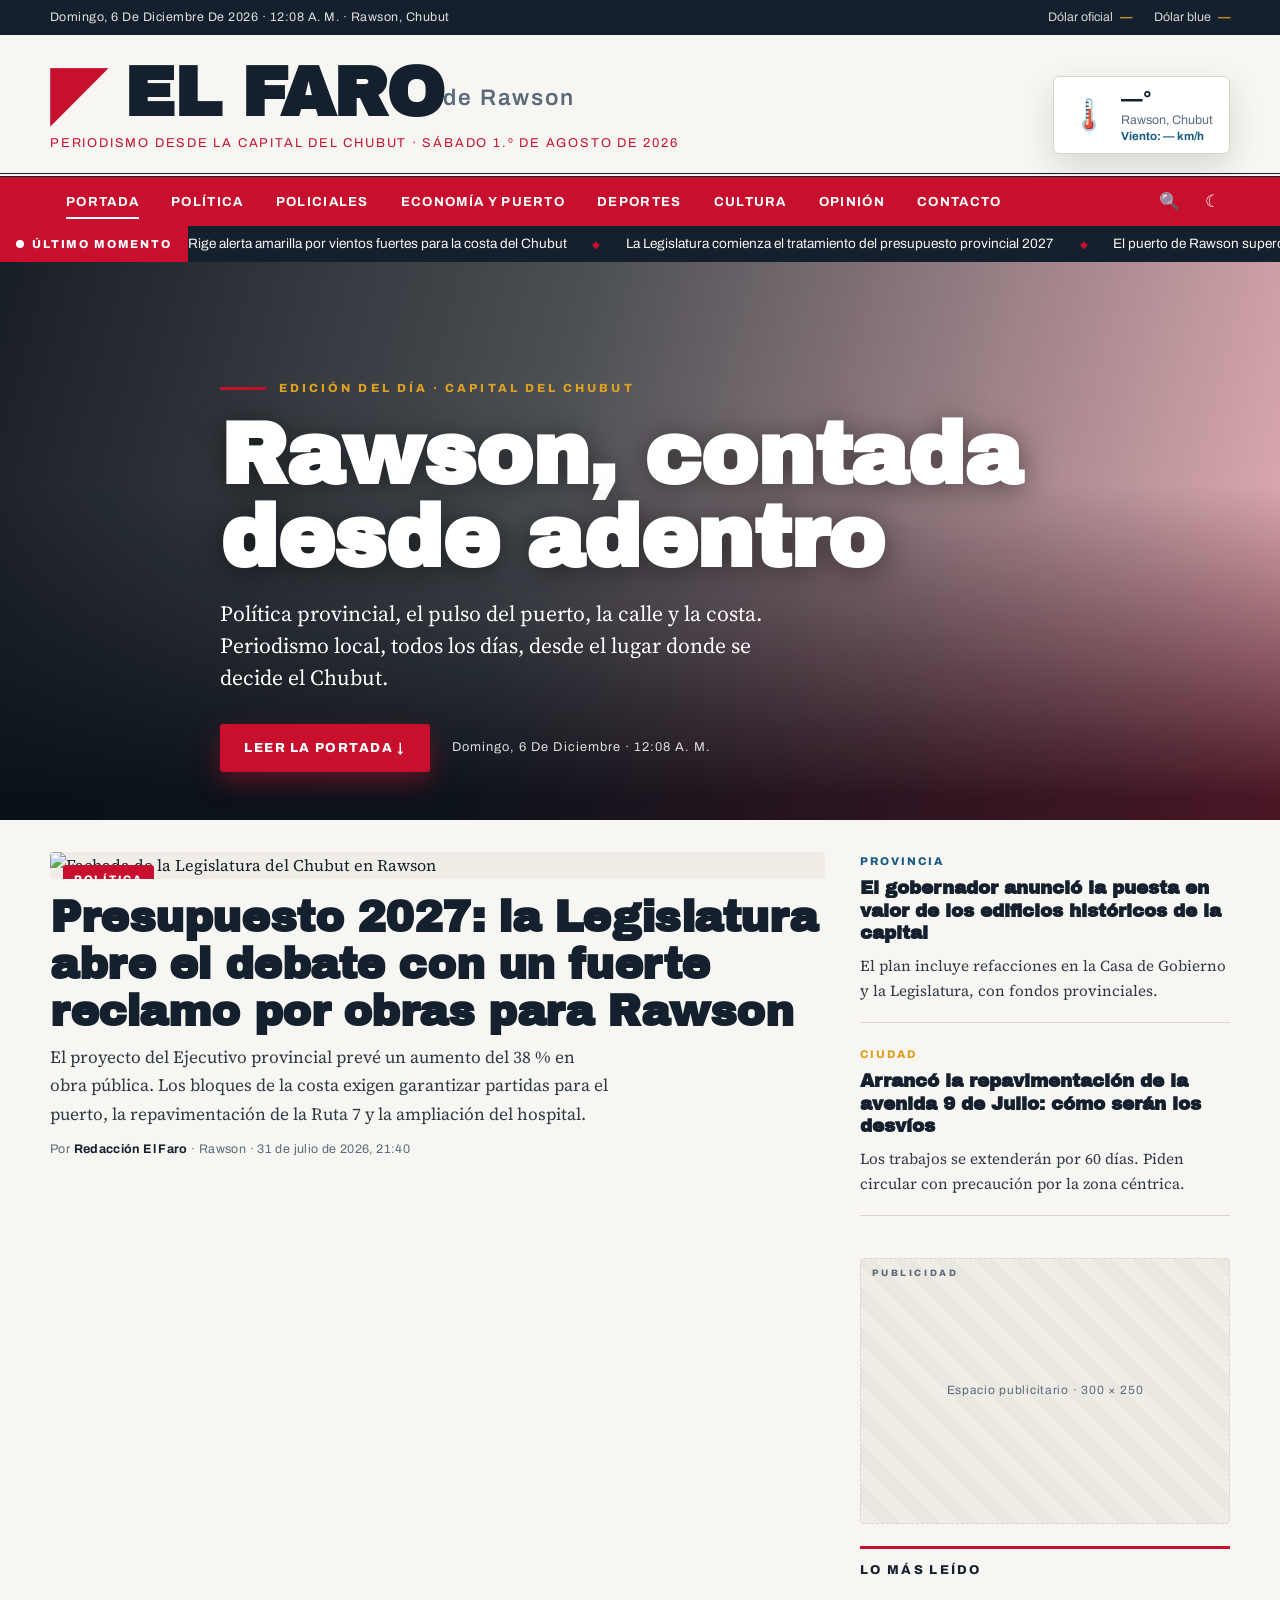
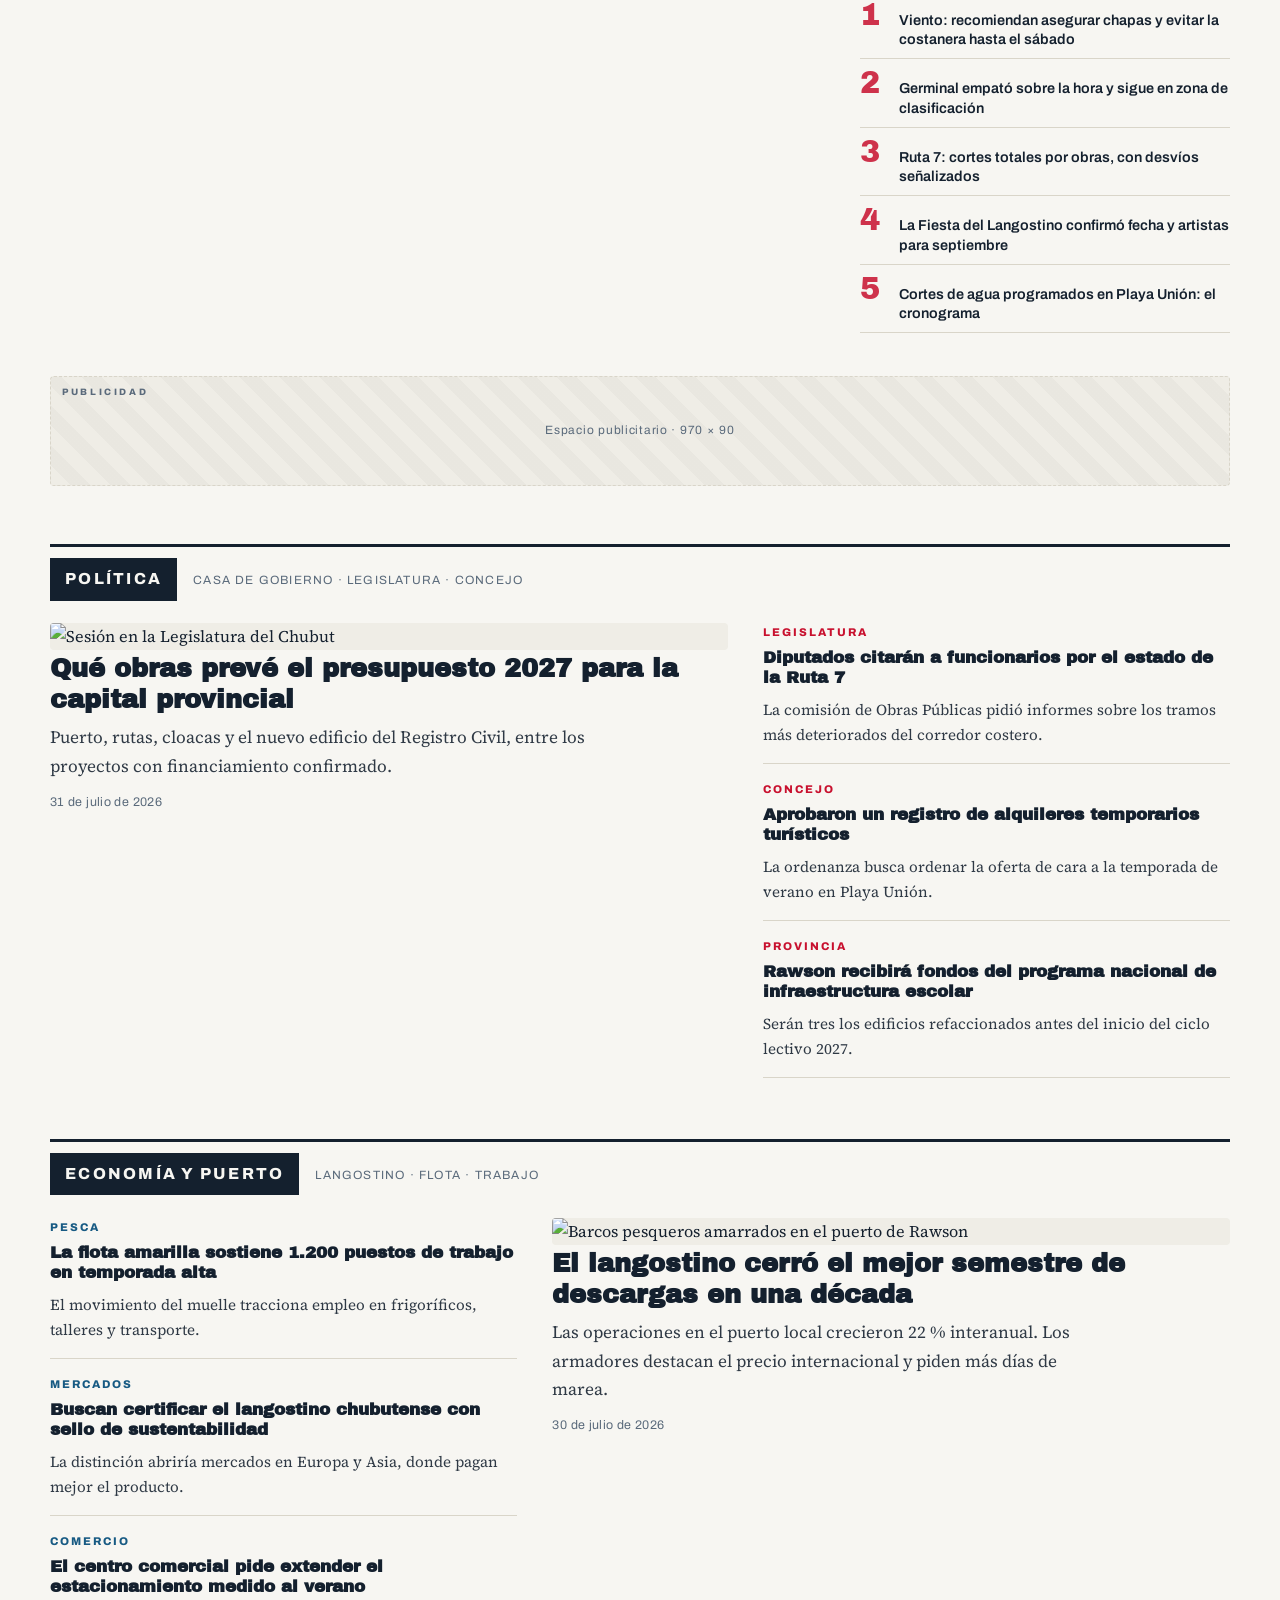
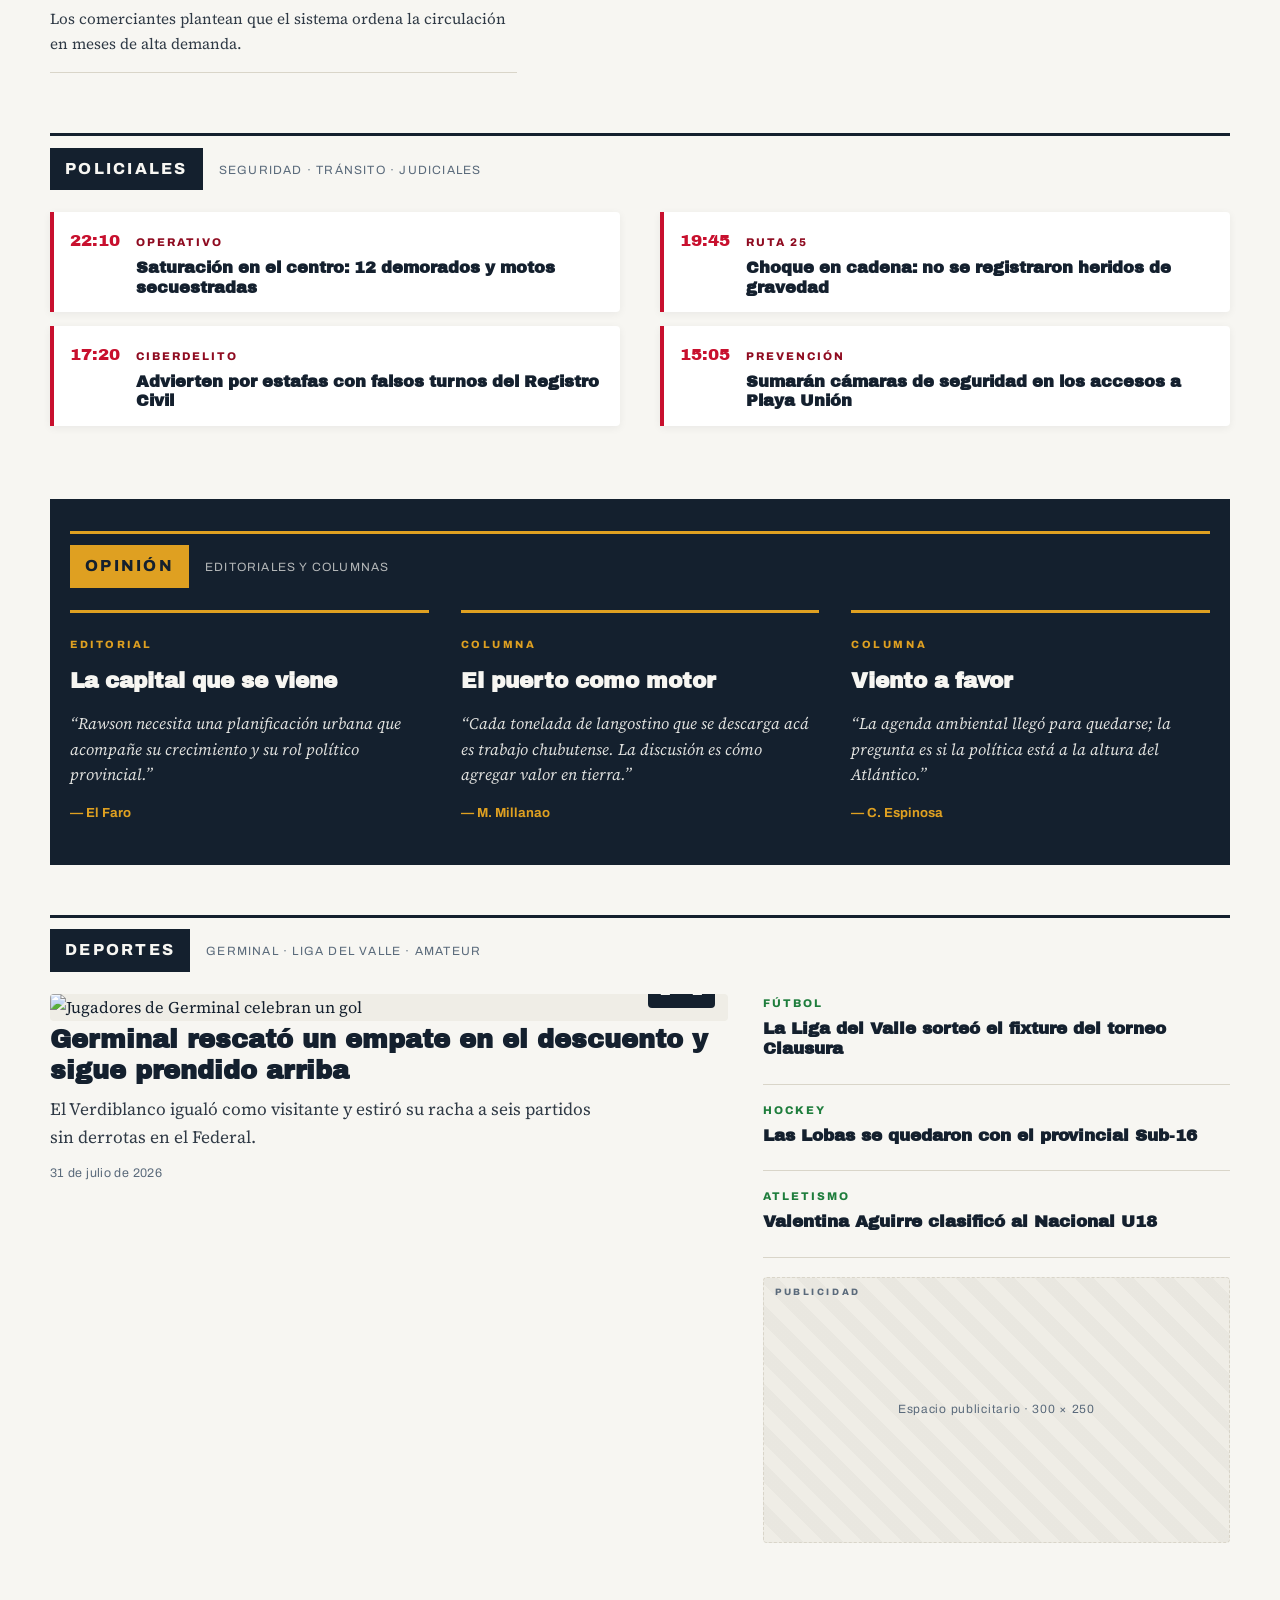
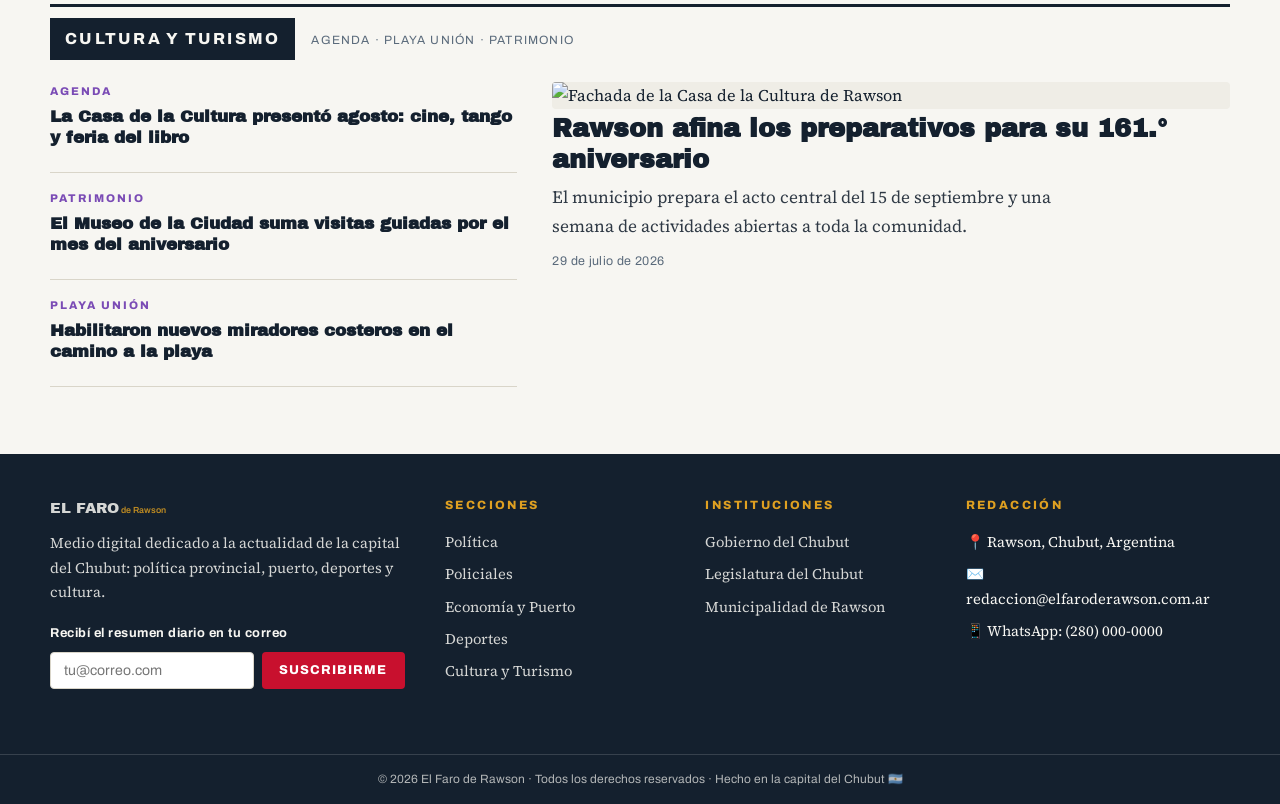
==== commit 722fdd46: "Códigos completos + primera plana cinematografica" ====
--- a/index.html
+++ b/index.html
@@ -7,7 +7,7 @@
   <meta name="description" content="Noticias de Rawson, Chubut: política provincial, puerto, policiales, deportes y cultura. Periodismo desde la capital provincial.">
   <link rel="icon" href="data:image/svg+xml,%3Csvg xmlns='http://www.w3.org/2000/svg' viewBox='0 0 64 64'%3E%3Crect width='64' height='64' fill='%23c8102e'/%3E%3Ctext x='32' y='45' font-family='Arial' font-size='32' font-weight='bold' text-anchor='middle' fill='white'%3EEF%3C/text%3E%3C/svg%3E">
 
-  <!-- Tipografías: Archivo (titulares, fundición argentina) + Source Serif 4 (cuerpo) -->
+  <!-- Tipografías: Archivo (titulares) + Source Serif 4 (cuerpo) -->
   <link rel="preconnect" href="https://fonts.googleapis.com">
   <link rel="preconnect" href="https://fonts.gstatic.com" crossorigin>
   <link href="https://fonts.googleapis.com/css2?family=Archivo:ital,wght@0,400;0,600;0,700;0,800;1,400&family=Archivo+Black&family=Source+Serif+4:ital,opsz,wght@0,8..60,400;0,8..60,600;1,8..60,400&display=swap" rel="stylesheet">
@@ -102,6 +102,21 @@
   </div>
 </div>
 
+<!-- ══════════ PRIMERA PLANA: abre con la ciudad ══════════ -->
+<section class="hero-fp reveal" aria-label="Primera plana">
+  <div class="hero-fp__fondo" id="hero-fondo"></div>
+  <div class="hero-fp__tinta"></div>
+  <div class="contenedor hero-fp__interior">
+    <p class="hero-fp__kicker"><span class="hero-fp__linea"></span>Edición del día · Capital del Chubut</p>
+    <h2 class="hero-fp__titulo">Rawson, contada desde adentro</h2>
+    <p class="hero-fp__bajada">Política provincial, el pulso del puerto, la calle y la costa. Periodismo local, todos los días, desde el lugar donde se decide el Chubut.</p>
+    <div class="hero-fp__pie">
+      <a class="hero-fp__cta" href="#politica">Leer la portada ↓</a>
+      <span class="hero-fp__dateline"><span id="hero-fecha">—</span> · <span id="hero-reloj">—</span></span>
+    </div>
+  </div>
+</section>
+
 <main class="contenedor" id="contenido">
 
   <!-- ✏️ CONTENIDO DE EJEMPLO: reemplazá títulos, bajadas, firmas y fotos por noticias reales.
@@ -134,8 +149,7 @@
         <p class="bajada bajada--corta">Los trabajos se extenderán por 60 días. Piden circular con precaución por la zona céntrica.</p>
       </article>
 
-      <!-- ══ PUBLICIDAD ══ Rectángulo mediano 300×250 (IAB).
-           Para AdSense: reemplazá este div por tu bloque <ins class="adsbygoogle"> -->
+      <!-- ══ PUBLICIDAD ══ Rectángulo mediano 300×250 (IAB) -->
       <div class="ad ad--mpu" role="complementary" aria-label="Espacio publicitario">
         <span class="ad__aviso">Espacio publicitario · 300 × 250</span>
       </div>
--- a/assets/css/styles.css
+++ b/assets/css/styles.css
@@ -88,7 +88,7 @@
 
 /* ── Portada ── */
 .portada{display:grid;grid-template-columns:repeat(12,1fr);gap:2rem 2.2rem;padding:2rem 0 1.5rem}
-.nota-principal{grid-column:1/9}
+.nota--principal{grid-column:1/9}
 .rail{grid-column:9/13;display:flex;flex-direction:column;gap:1.4rem}
 
 .nota__foto{display:block;position:relative;overflow:hidden;border-radius:4px}
@@ -220,10 +220,47 @@
 .js .reveal{opacity:0;transform:translateY(20px);transition:opacity .6s ease,transform .6s ease}
 .js .reveal.visible{opacity:1;transform:none}
 
+/* ══ PRIMERA PLANA — hero editorial con foto de la ciudad ══ */
+.hero-fp{position:relative;overflow:hidden;min-height:clamp(420px,62vh,640px);
+  display:flex;align-items:flex-end;color:#fff;isolation:isolate}
+.hero-fp__fondo{position:absolute;inset:-8% 0;background:
+  url('https://picsum.photos/seed/rawson-playa-union-atardecer/1900/1100') center/cover no-repeat;
+  transform:scale(1.06);transition:transform 8s ease;will-change:transform;z-index:-2}
+.hero-fp:hover .hero-fp__fondo{transform:scale(1.12)}
+.hero-fp__tinta{position:absolute;inset:0;z-index:-1;
+  background:linear-gradient(105deg,rgba(10,16,24,.94) 0%,rgba(10,16,24,.72) 42%,rgba(200,16,46,.30) 100%),
+             linear-gradient(0deg,rgba(10,16,24,.96) 4%,rgba(10,16,24,0) 60%)}
+.hero-fp__interior{padding:3.4rem 1.25rem 3rem;max-width:880px}
+.hero-fp__kicker{display:flex;align-items:center;gap:.8rem;font-family:var(--fuente-ui);
+  font-weight:800;font-size:.74rem;letter-spacing:.26em;text-transform:uppercase;
+  color:var(--oro);opacity:0;transform:translateY(14px);animation:fp-subir .7s .15s forwards}
+.hero-fp__linea{width:46px;height:3px;background:var(--rojo);
+  transform:scaleX(0);transform-origin:left;animation:fp-linea .6s .5s forwards}
+.hero-fp__titulo{font-family:var(--fuente-titulo);line-height:.96;letter-spacing:-.015em;
+  font-size:clamp(2.6rem,7vw,5.4rem);margin:1rem 0 1.1rem;text-shadow:0 4px 30px rgba(0,0,0,.5);
+  opacity:0;transform:translateY(22px);animation:fp-subir .8s .35s forwards}
+.hero-fp__bajada{font-family:var(--fuente-cuerpo);font-size:clamp(1.05rem,2vw,1.35rem);
+  line-height:1.5;max-width:54ch;opacity:0;transform:translateY(18px);animation:fp-subir .8s .55s forwards}
+.hero-fp__pie{display:flex;align-items:center;gap:1.4rem;flex-wrap:wrap;margin-top:1.8rem;
+  opacity:0;transform:translateY(16px);animation:fp-subir .8s .75s forwards}
+.hero-fp__cta{font-family:var(--fuente-ui);font-weight:800;font-size:.82rem;letter-spacing:.12em;
+  text-transform:uppercase;background:var(--rojo);color:#fff;padding:.85rem 1.5rem;border-radius:3px;
+  box-shadow:0 10px 26px rgba(200,16,46,.4);transition:transform .25s,background .25s,box-shadow .25s}
+.hero-fp__cta:hover{background:var(--rojo-osc);transform:translateY(-3px);box-shadow:0 16px 34px rgba(200,16,46,.5)}
+.hero-fp__dateline{font-family:var(--fuente-ui);font-size:.8rem;letter-spacing:.08em;
+  text-transform:capitalize;opacity:.85}
+@keyframes fp-subir{to{opacity:1;transform:none}}
+@keyframes fp-linea{to{transform:scaleX(1)}}
+@media (prefers-reduced-motion:reduce){
+  .hero-fp__kicker,.hero-fp__titulo,.hero-fp__bajada,.hero-fp__pie{opacity:1;transform:none;animation:none}
+  .hero-fp__linea{transform:scaleX(1);animation:none}
+  .hero-fp__fondo{transition:none}
+}
+
 /* ── Responsive ── */
 @media (max-width:1080px){
   .portada{grid-template-columns:1fr}
-  .nota-principal,.rail{grid-column:auto}
+  .nota--principal,.rail{grid-column:auto}
   .rail{display:grid;grid-template-columns:1fr 1fr;gap:1.4rem;align-items:start}
   .seccion__grid,.seccion__grid--invertido{grid-template-columns:1fr}
   .opinion__grid{grid-template-columns:1fr}
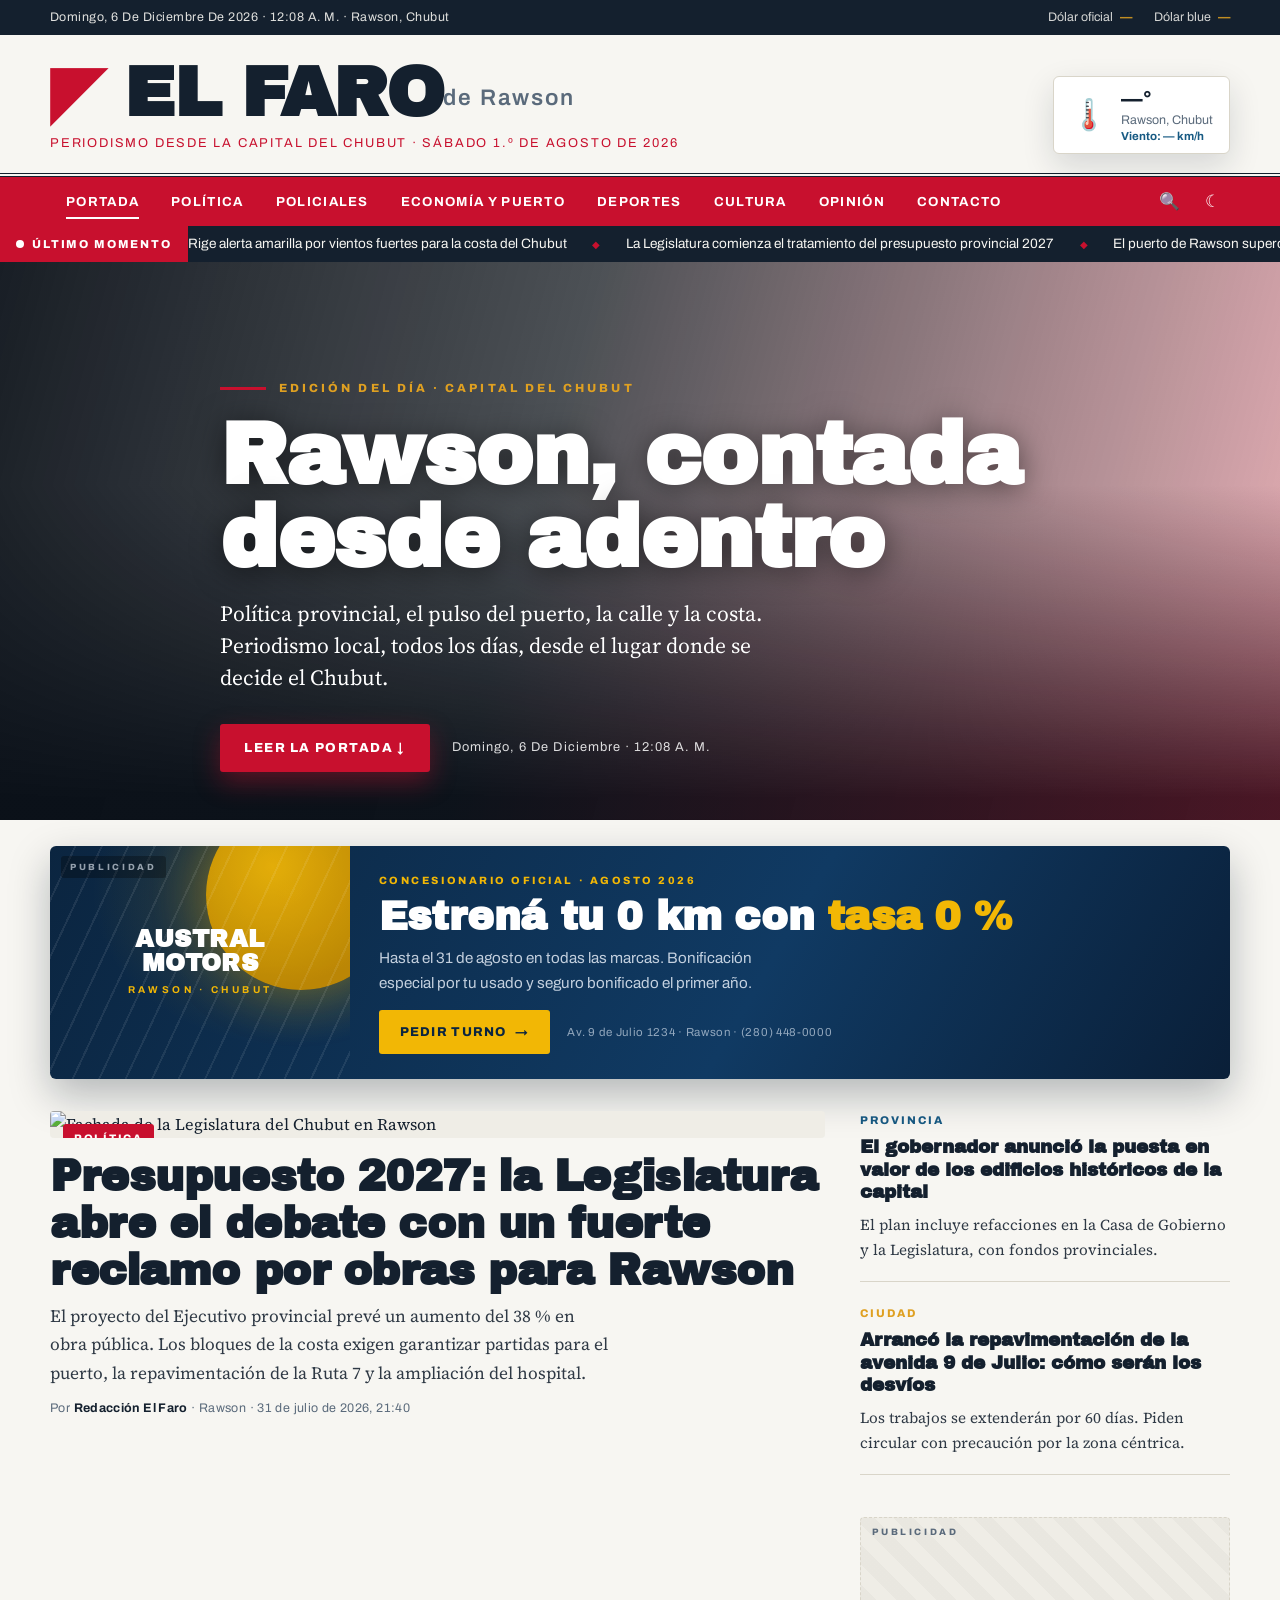
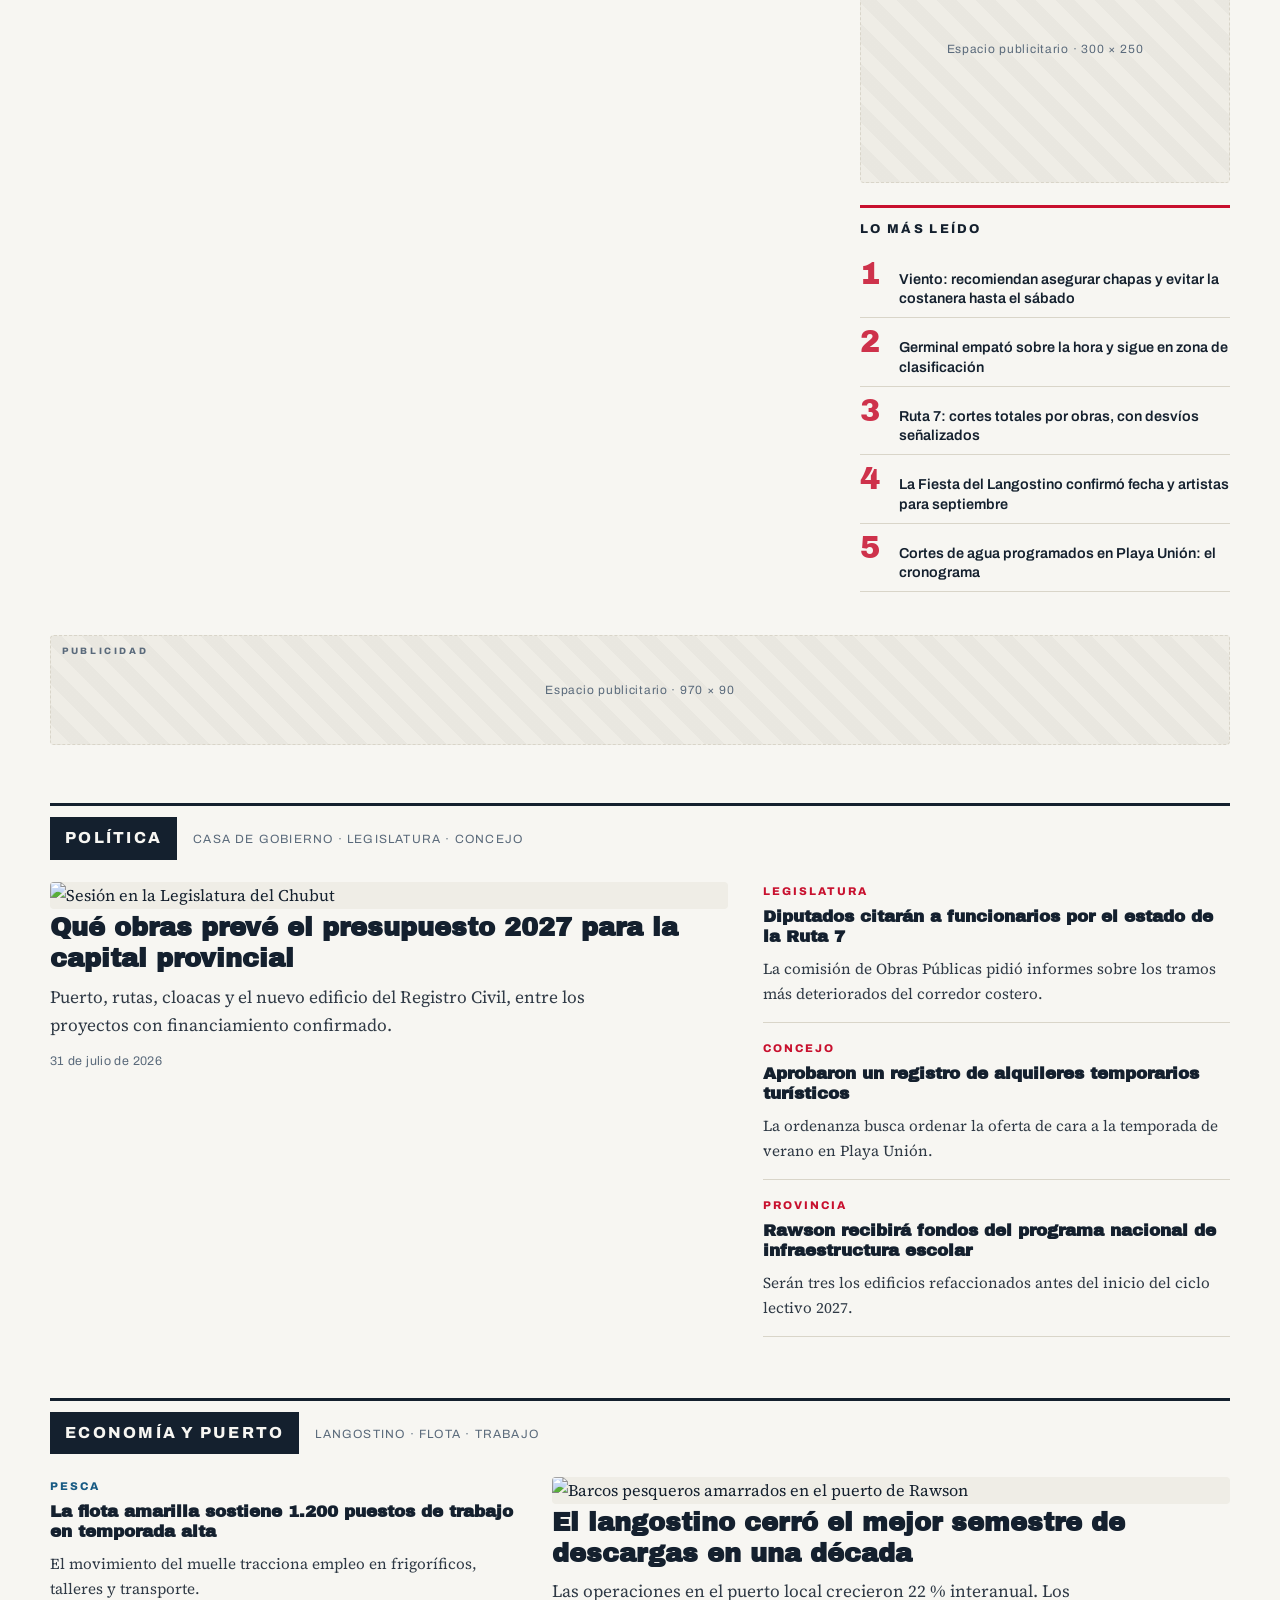
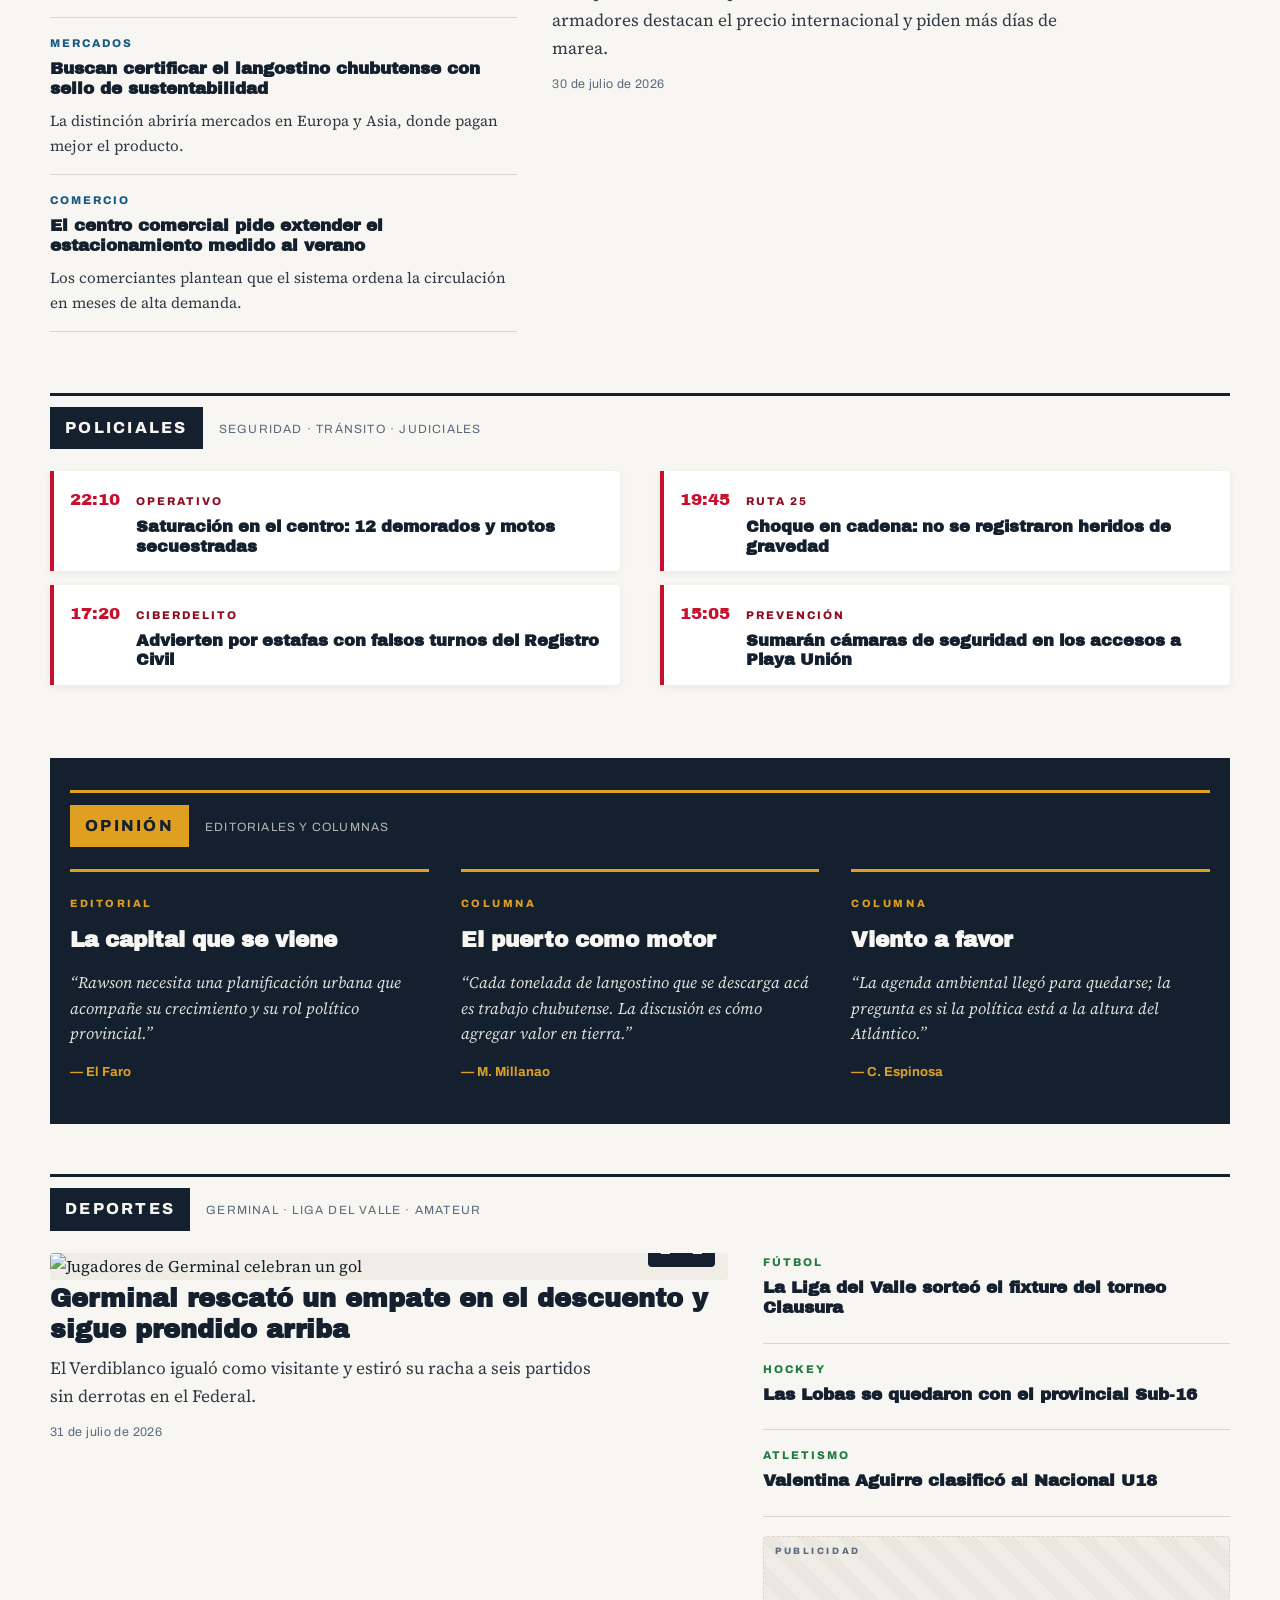
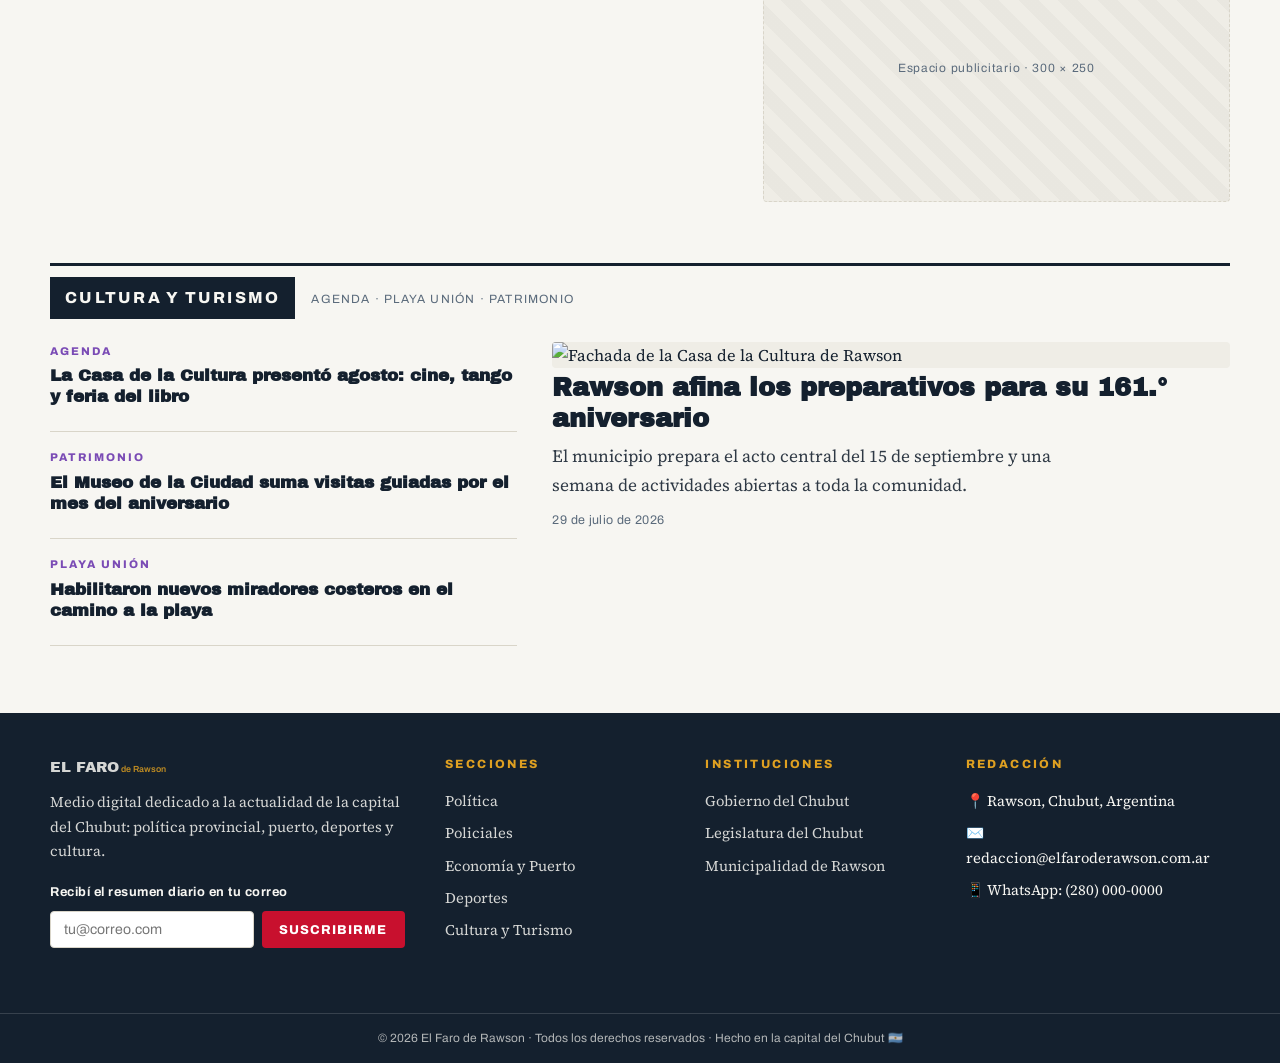
==== commit ae77d48b: "Banner publicitario billboard en portada (campana de ejemplo viva)" ====
--- a/index.html
+++ b/index.html
@@ -117,6 +117,32 @@
   </div>
 </section>
 
+<!-- ══════════ BANNER PUBLICITARIO (billboard 970×250) — campaña de ejemplo ══════════
+     ✏️ Para un anunciante real: reemplazá el contenido de .banner-pub__grid por una
+     <a href="..."><img src="assets/img/publicidad/anunciante.jpg" alt="..."></a>
+     o por el bloque <ins class="adsbygoogle"> de AdSense. El sello PUBLICIDAD se mantiene. -->
+<div class="contenedor">
+  <section class="banner-pub reveal" role="complementary" aria-label="Publicidad: Austral Motors Rawson">
+    <span class="banner-pub__sello">PUBLICIDAD</span>
+    <div class="banner-pub__grid">
+      <div class="banner-pub__visual" aria-hidden="true">
+        <span class="banner-pub__sol"></span>
+        <span class="banner-pub__lineas"></span>
+        <p class="banner-pub__logo"><b>AUSTRAL<br>MOTORS</b><span>Rawson · Chubut</span></p>
+      </div>
+      <div class="banner-pub__copy">
+        <p class="banner-pub__kicker">Concesionario oficial · Agosto 2026</p>
+        <h2 class="banner-pub__titulo">Estrená tu 0 km con <em>tasa 0 %</em></h2>
+        <p class="banner-pub__bajada">Hasta el 31 de agosto en todas las marcas. Bonificación especial por tu usado y seguro bonificado el primer año.</p>
+        <div class="banner-pub__fila">
+          <a class="banner-pub__cta" href="#">Pedir turno <span class="flecha">→</span></a>
+          <span class="banner-pub__micro">Av. 9 de Julio 1234 · Rawson · (280) 448-0000</span>
+        </div>
+      </div>
+    </div>
+  </section>
+</div>
+
 <main class="contenedor" id="contenido">
 
   <!-- ✏️ CONTENIDO DE EJEMPLO: reemplazá títulos, bajadas, firmas y fotos por noticias reales.
--- a/assets/css/styles.css
+++ b/assets/css/styles.css
@@ -126,13 +126,59 @@
 .mas-leidas a{font-family:var(--fuente-ui);font-weight:600;font-size:.9rem;line-height:1.35}
 .mas-leidas a:hover{color:var(--rojo)}
 
-/* ── Publicidad ── */
+/* ── Publicidad (slots / placeholders) ── */
 .ad{position:relative;display:grid;place-items:center;border:1px dashed var(--linea);border-radius:4px;
     background:repeating-linear-gradient(45deg,transparent 0 14px,rgba(120,120,120,.05) 14px 28px),var(--papel-2)}
 .ad::before{content:"PUBLICIDAD";position:absolute;top:.45rem;left:.7rem;font-family:var(--fuente-ui);font-weight:800;font-size:.58rem;letter-spacing:.28em;color:var(--tinta-suave)}
 .ad--leaderboard{min-height:110px;margin:1.2rem 0 2rem}
 .ad--mpu{min-height:266px;margin-top:1.2rem}
 .ad__aviso{font-family:var(--fuente-ui);font-size:.75rem;color:var(--tinta-suave);letter-spacing:.06em}
+
+/* ══ BANNER PUBLICITARIO — billboard 970×250 con campaña viva ══ */
+.banner-pub{position:relative;overflow:hidden;isolation:isolate;border-radius:6px;margin:1.6rem 0 0;
+  --bp-fondo:#0b2540; --bp-fondo2:#103a63; --bp-acento:#f2b705; --bp-claro:#eaf2fb;
+  background:linear-gradient(120deg,var(--bp-fondo) 0%,var(--bp-fondo2) 60%,#0a1f38 100%);
+  color:var(--bp-claro);box-shadow:0 16px 40px rgba(8,20,35,.28);
+  transition:transform .35s ease,box-shadow .35s ease}
+.banner-pub:hover{transform:translateY(-3px);box-shadow:0 22px 52px rgba(8,20,35,.4)}
+.banner-pub__sello{position:absolute;top:.6rem;left:.7rem;z-index:3;font-family:var(--fuente-ui);
+  font-weight:800;font-size:.56rem;letter-spacing:.3em;color:rgba(234,242,251,.62);
+  background:rgba(0,0,0,.3);padding:.25rem .55rem;border-radius:3px}
+/* brillo que barre el banner (shimmer) */
+.banner-pub::after{content:"";position:absolute;inset:0;z-index:2;pointer-events:none;
+  background:linear-gradient(115deg,transparent 30%,rgba(255,255,255,.16) 48%,transparent 66%);
+  transform:translateX(-120%);animation:bp-shimmer 6.5s ease-in-out 1.5s infinite}
+@keyframes bp-shimmer{0%{transform:translateX(-120%)}42%,100%{transform:translateX(120%)}}
+.banner-pub__grid{position:relative;z-index:1;display:grid;grid-template-columns:300px 1fr;align-items:stretch;min-height:230px}
+/* visual de marca */
+.banner-pub__visual{position:relative;overflow:hidden;display:grid;place-items:center;padding:1.4rem;
+  background:radial-gradient(120% 120% at 80% 20%,rgba(242,183,5,.22),transparent 55%)}
+.banner-pub__sol{position:absolute;right:-46px;top:-46px;width:190px;height:190px;border-radius:50%;
+  background:radial-gradient(circle at 35% 35%,var(--bp-acento),#c98e00 70%);
+  box-shadow:0 0 60px rgba(242,183,5,.45);opacity:.92}
+.banner-pub__lineas{position:absolute;inset:0;opacity:.16;
+  background:repeating-linear-gradient(115deg,transparent 0 22px,rgba(255,255,255,.5) 22px 24px)}
+.banner-pub__logo{position:relative;z-index:1;text-align:center}
+.banner-pub__logo b{display:block;font-family:var(--fuente-titulo);font-size:1.5rem;letter-spacing:.02em;line-height:1;color:#fff}
+.banner-pub__logo span{display:block;font-family:var(--fuente-ui);font-weight:700;font-size:.62rem;
+  letter-spacing:.34em;text-transform:uppercase;color:var(--bp-acento);margin-top:.45rem}
+/* copy del anuncio */
+.banner-pub__copy{position:relative;z-index:1;display:flex;flex-direction:column;justify-content:center;
+  gap:.5rem;padding:1.6rem 1.8rem}
+.banner-pub__kicker{font-family:var(--fuente-ui);font-weight:800;font-size:.66rem;letter-spacing:.24em;
+  text-transform:uppercase;color:var(--bp-acento)}
+.banner-pub__titulo{font-family:var(--fuente-titulo);font-size:clamp(1.5rem,3.4vw,2.5rem);line-height:1.02;
+  color:#fff;letter-spacing:-.01em}
+.banner-pub__titulo em{font-style:normal;color:var(--bp-acento)}
+.banner-pub__bajada{font-family:var(--fuente-ui);font-size:.95rem;color:rgba(234,242,251,.82);max-width:46ch}
+.banner-pub__fila{display:flex;align-items:center;gap:1.1rem;flex-wrap:wrap;margin-top:.4rem}
+.banner-pub__cta{font-family:var(--fuente-ui);font-weight:800;font-size:.8rem;letter-spacing:.1em;
+  text-transform:uppercase;background:var(--bp-acento);color:#0b2540;padding:.7rem 1.3rem;border-radius:3px;
+  display:inline-flex;align-items:center;gap:.5rem;transition:transform .25s,box-shadow .25s,background .25s}
+.banner-pub__cta:hover{transform:translateX(4px);box-shadow:0 8px 22px rgba(242,183,5,.4);background:#ffd24a}
+.banner-pub__cta .flecha{transition:transform .25s}
+.banner-pub__cta:hover .flecha{transform:translateX(4px)}
+.banner-pub__micro{font-family:var(--fuente-ui);font-size:.72rem;letter-spacing:.06em;color:rgba(234,242,251,.6)}
 
 /* ── Secciones ── */
 .seccion{padding:1.6rem 0 2.2rem}
@@ -251,11 +297,6 @@
   text-transform:capitalize;opacity:.85}
 @keyframes fp-subir{to{opacity:1;transform:none}}
 @keyframes fp-linea{to{transform:scaleX(1)}}
-@media (prefers-reduced-motion:reduce){
-  .hero-fp__kicker,.hero-fp__titulo,.hero-fp__bajada,.hero-fp__pie{opacity:1;transform:none;animation:none}
-  .hero-fp__linea{transform:scaleX(1);animation:none}
-  .hero-fp__fondo{transition:none}
-}
 
 /* ── Responsive ── */
 @media (max-width:1080px){
@@ -278,10 +319,18 @@
   .masthead__interior{justify-content:center;text-align:center}
   .clima{width:100%;justify-content:center}
 }
+/* banner publicitario en móvil */
+@media (max-width:720px){
+  .banner-pub__grid{grid-template-columns:1fr;min-height:0}
+  .banner-pub__visual{padding:1.6rem 1rem;min-height:118px}
+  .banner-pub__sol{width:130px;height:130px;right:-30px;top:-30px}
+  .banner-pub__copy{padding:1.2rem 1.2rem 1.4rem}
+  .banner-pub__titulo{font-size:clamp(1.4rem,6vw,1.9rem)}
+}
 
 /* ── Impresión (estilo edición papel) ── */
 @media print{
-  .topbar,.nav,.ticker,.ad,.boletin,.volver-arriba,.compartir,.footer__legal{display:none!important}
+  .topbar,.nav,.ticker,.ad,.banner-pub,.boletin,.volver-arriba,.compartir,.footer__legal{display:none!important}
   body{background:#fff;color:#000}
   .nota__titulo a{background:none}
 }
@@ -291,4 +340,5 @@
   *,*::before,*::after{animation:none!important;transition:none!important}
   html{scroll-behavior:auto}
   .js .reveal{opacity:1;transform:none}
+  .banner-pub::after{display:none}
 }
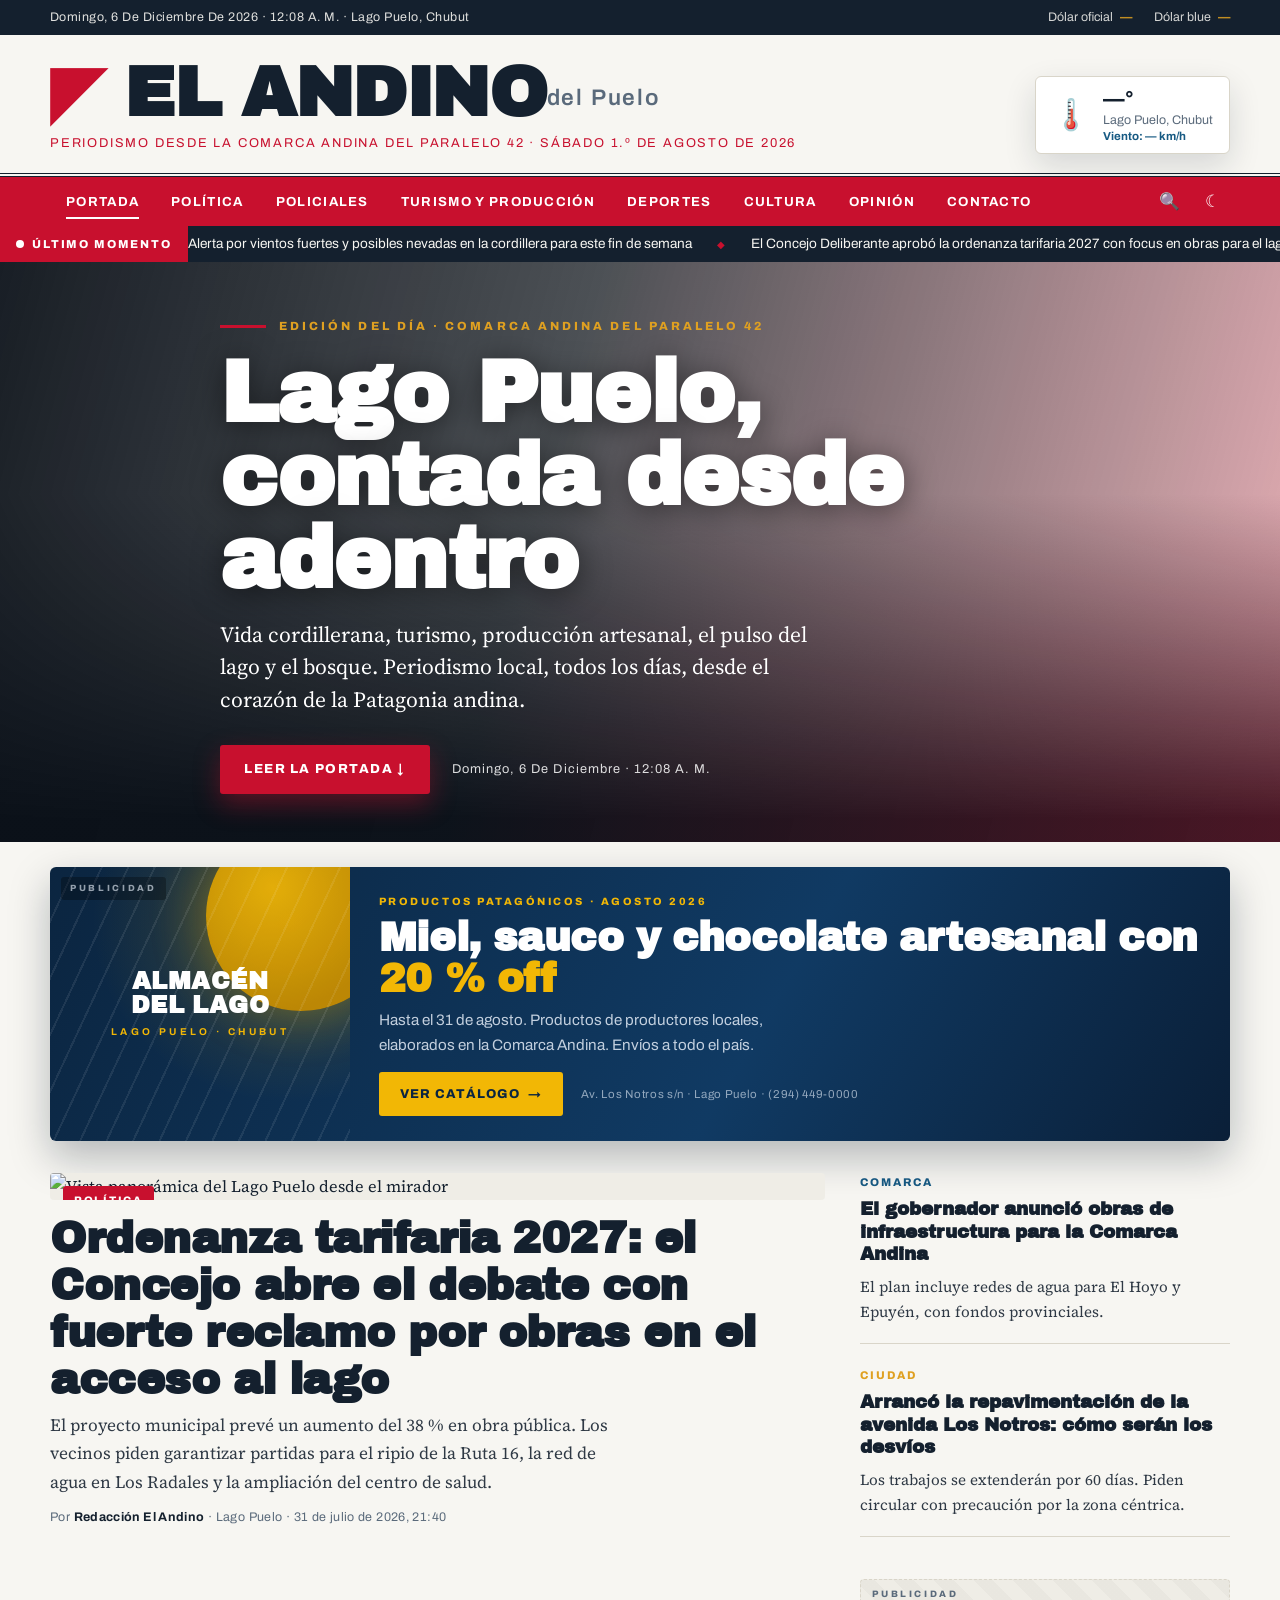
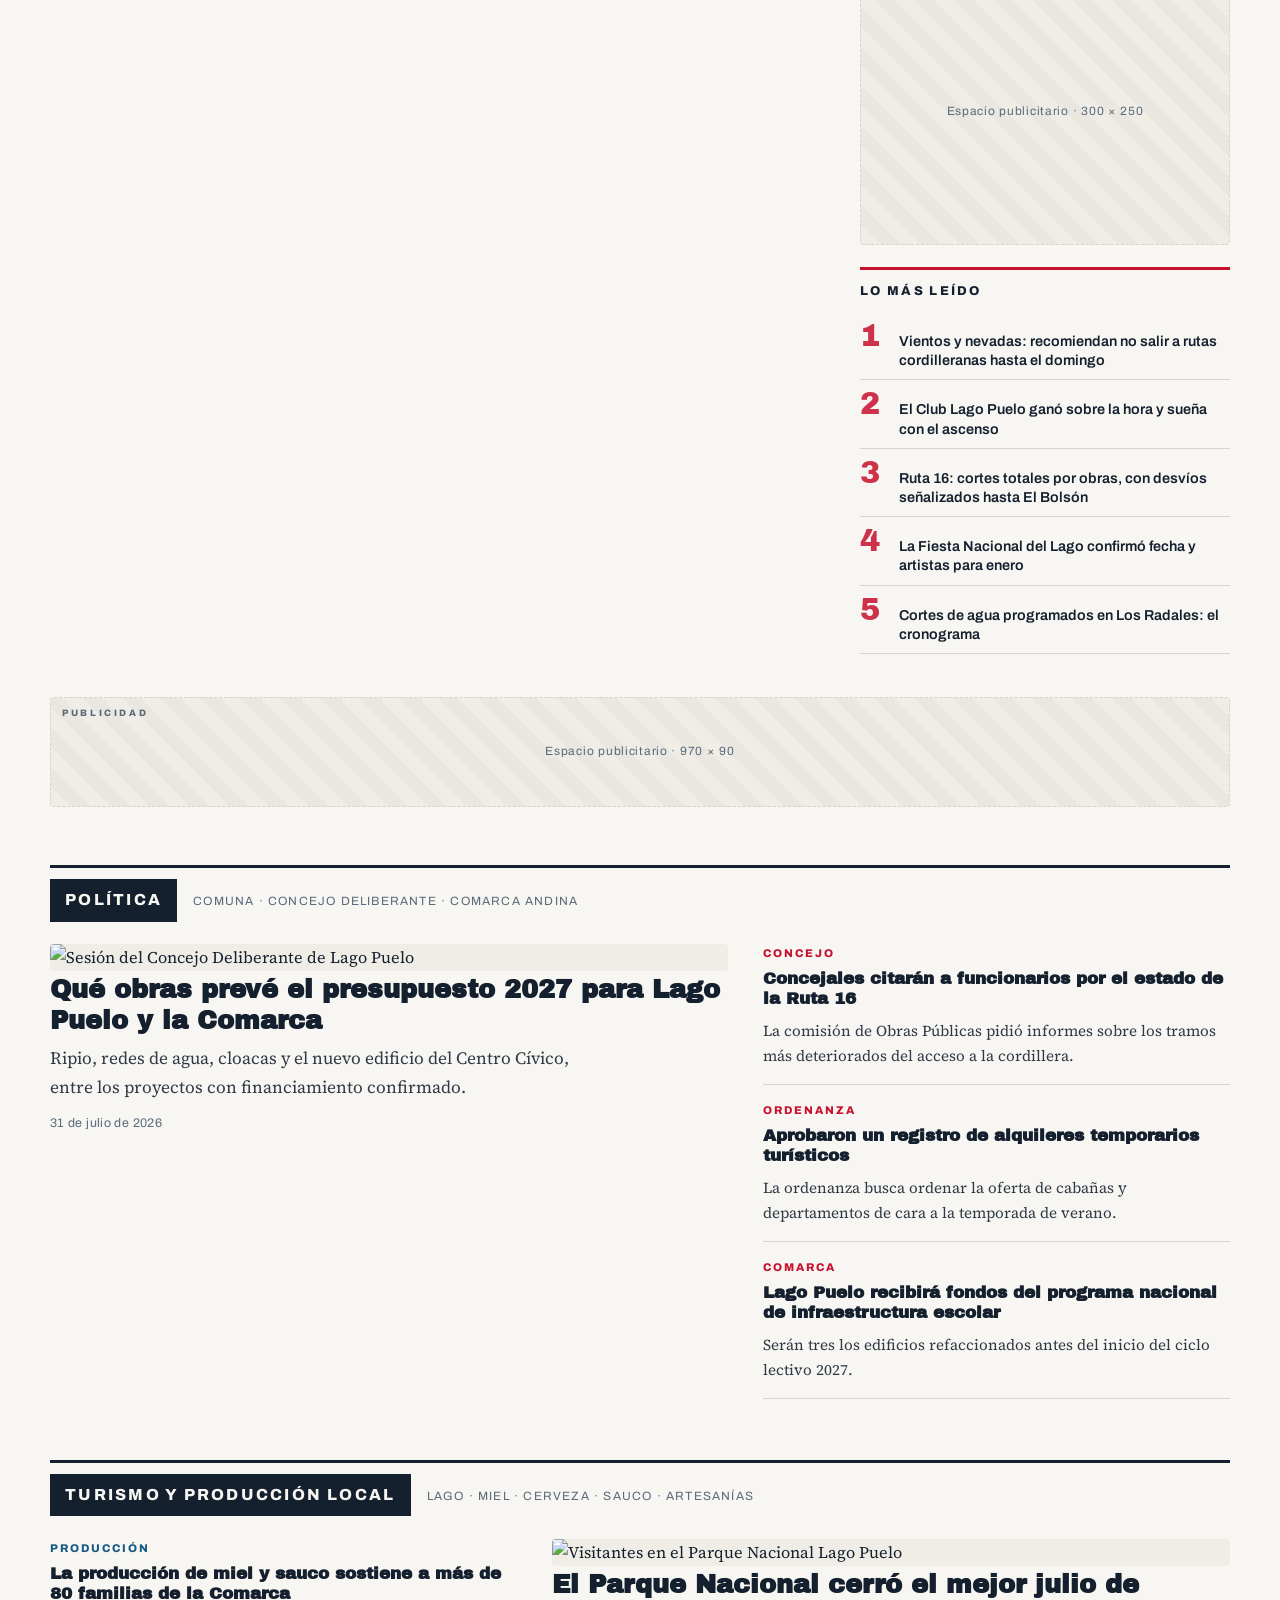
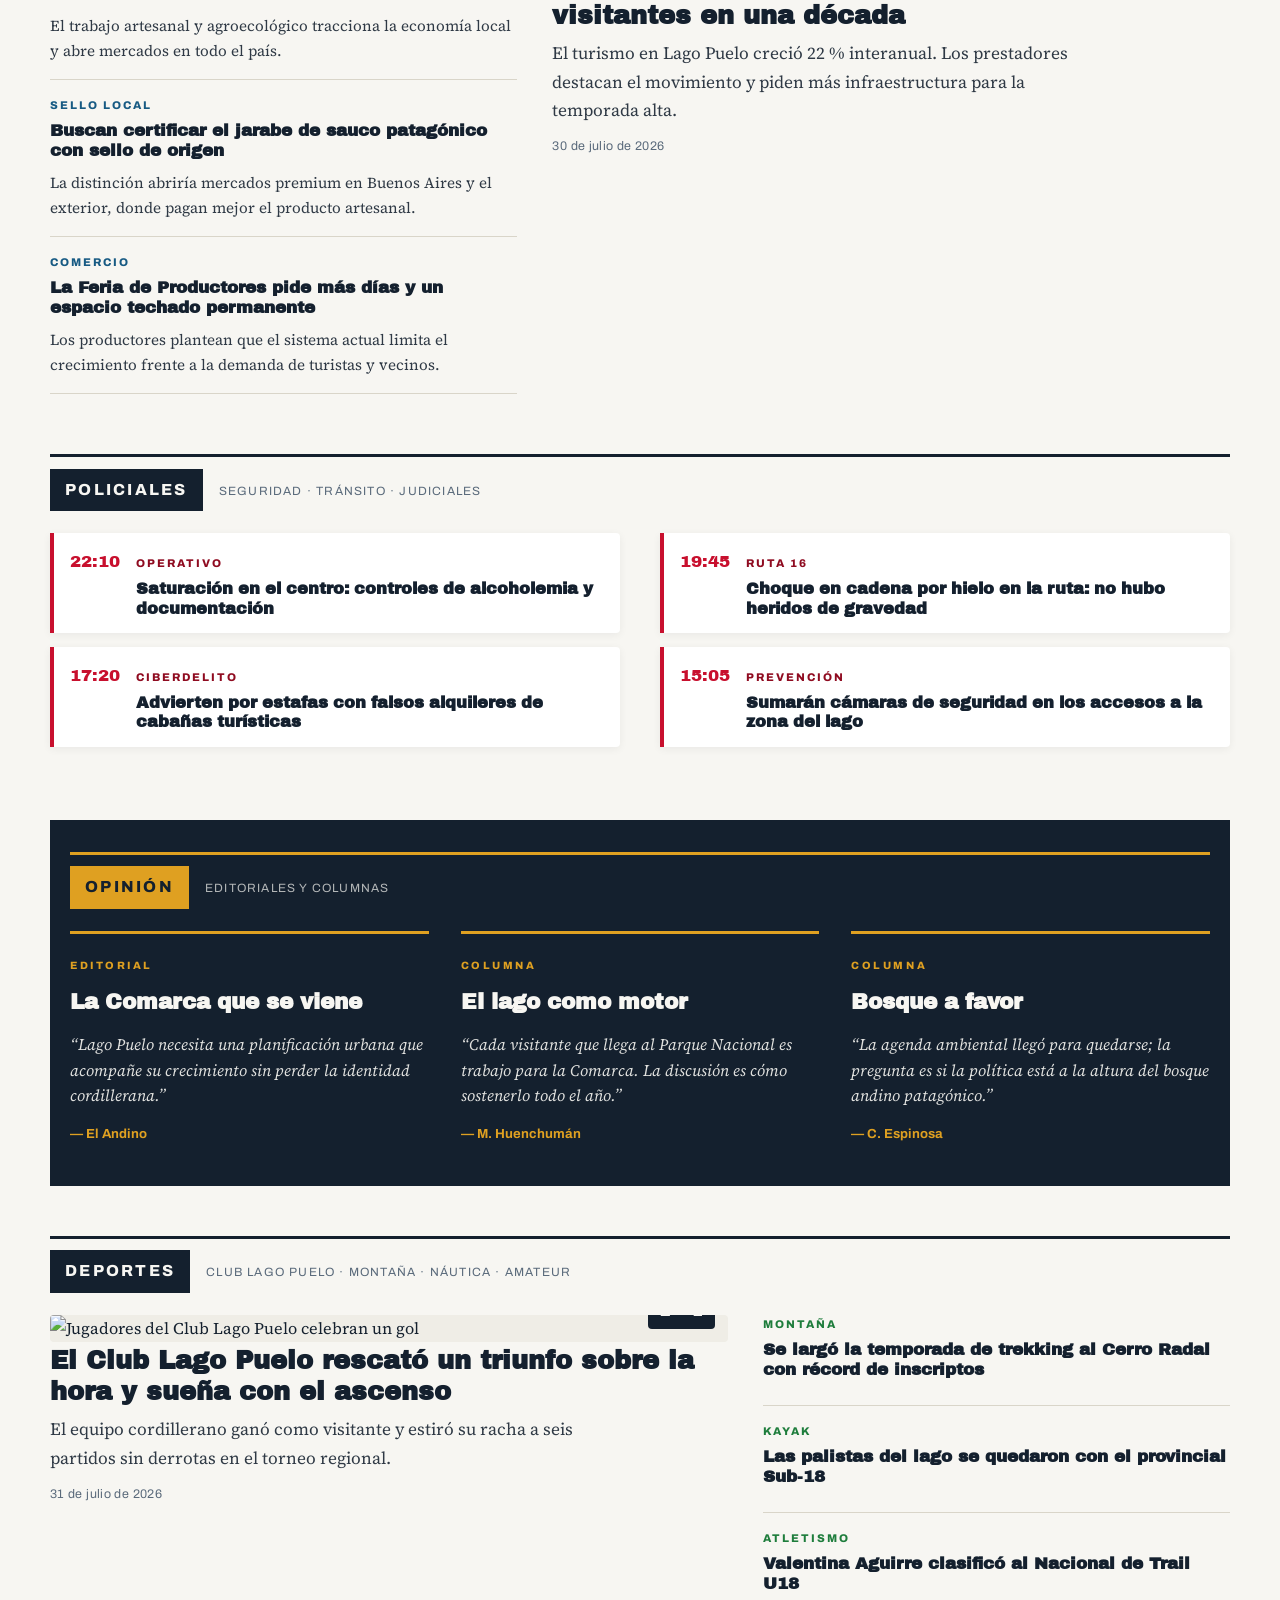
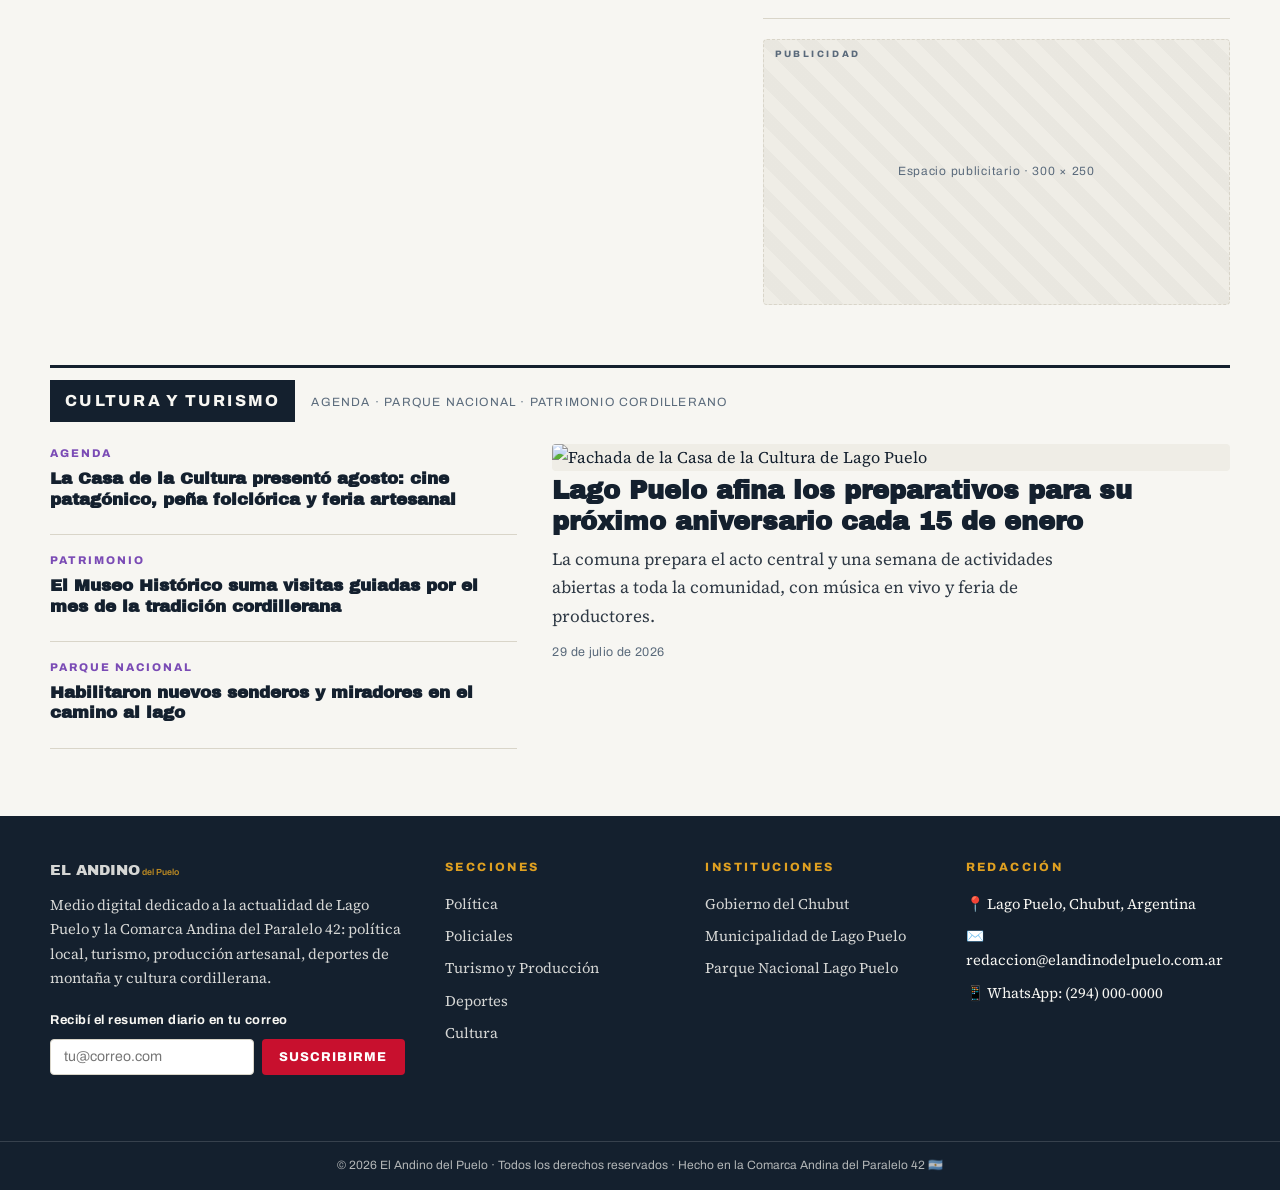
==== commit f0374ee4: "Transformacion a Lago Puelo - El Andino del Puelo" ====
--- a/index.html
+++ b/index.html
@@ -3,9 +3,9 @@
 <head>
   <meta charset="UTF-8">
   <meta name="viewport" content="width=device-width, initial-scale=1.0">
-  <title>El Faro de Rawson — Noticias de la capital del Chubut</title>
-  <meta name="description" content="Noticias de Rawson, Chubut: política provincial, puerto, policiales, deportes y cultura. Periodismo desde la capital provincial.">
-  <link rel="icon" href="data:image/svg+xml,%3Csvg xmlns='http://www.w3.org/2000/svg' viewBox='0 0 64 64'%3E%3Crect width='64' height='64' fill='%23c8102e'/%3E%3Ctext x='32' y='45' font-family='Arial' font-size='32' font-weight='bold' text-anchor='middle' fill='white'%3EEF%3C/text%3E%3C/svg%3E">
+  <title>El Andino del Puelo — Noticias de la Comarca Andina del Paralelo 42</title>
+  <meta name="description" content="Noticias de Lago Puelo, Chubut: Comarca Andina, turismo, producción local, deportes de montaña, cultura y vida cordillerana. Periodismo desde el bosque patagónico.">
+  <link rel="icon" href="data:image/svg+xml,%3Csvg xmlns='http://www.w3.org/2000/svg' viewBox='0 0 64 64'%3E%3Crect width='64' height='64' fill='%23c8102e'/%3E%3Ctext x='32' y='45' font-family='Arial' font-size='32' font-weight='bold' text-anchor='middle' fill='white'%3EEA%3C/text%3E%3C/svg%3E">
 
   <!-- Tipografías: Archivo (titulares) + Source Serif 4 (cuerpo) -->
   <link rel="preconnect" href="https://fonts.googleapis.com">
@@ -26,7 +26,7 @@
   <!-- Datos estructurados para Google Noticias -->
   <script type="application/ld+json">
   {"@context":"https://schema.org","@type":"NewsMediaOrganization",
-   "name":"El Faro de Rawson","areaServed":"Rawson, Chubut, Argentina"}
+   "name":"El Andino del Puelo","areaServed":"Lago Puelo, Chubut, Argentina"}
   </script>
 </head>
 <body>
@@ -36,7 +36,7 @@
 <div class="topbar">
   <div class="contenedor topbar__interior">
     <p class="topbar__fecha">
-      <span id="fecha">—</span> · <span id="reloj">—</span> · Rawson, Chubut
+      <span id="fecha">—</span> · <span id="reloj">—</span> · Lago Puelo, Chubut
     </p>
     <p class="dolar" id="dolar" hidden>
       <span class="dolar__item">Dólar oficial <strong id="dolar-oficial">—</strong></span>
@@ -49,16 +49,16 @@
 <header class="masthead">
   <div class="contenedor masthead__interior">
     <div class="masthead__marca">
-      <h1 class="marca-nombre">EL FARO<span class="marca-de"> de Rawson</span></h1>
-      <p class="marca-tagline">Periodismo desde la capital del Chubut · Sábado 1.º de agosto de 2026</p>
-    </div>
-
-    <!-- Clima en vivo de Rawson (Open-Meteo, sin clave) -->
+      <h1 class="marca-nombre">EL ANDINO<span class="marca-de"> del Puelo</span></h1>
+      <p class="marca-tagline">Periodismo desde la Comarca Andina del Paralelo 42 · Sábado 1.º de agosto de 2026</p>
+    </div>
+
+    <!-- Clima en vivo de Lago Puelo (Open-Meteo, sin clave) -->
     <div class="clima" id="clima" aria-live="polite">
       <span class="clima__icono" id="clima-icono">🌡️</span>
       <div class="clima__datos">
         <strong id="clima-temp">—°</strong>
-        <span id="clima-desc">Rawson, Chubut</span>
+        <span id="clima-desc">Lago Puelo, Chubut</span>
         <small id="clima-viento">Viento: — km/h</small>
       </div>
     </div>
@@ -73,7 +73,7 @@
       <li><a class="nav__link activa" href="index.html">Portada</a></li>
       <li><a class="nav__link" href="#politica">Política</a></li>
       <li><a class="nav__link" href="#policiales">Policiales</a></li>
-      <li><a class="nav__link" href="#economia">Economía y Puerto</a></li>
+      <li><a class="nav__link" href="#produccion">Turismo y Producción</a></li>
       <li><a class="nav__link" href="#deportes">Deportes</a></li>
       <li><a class="nav__link" href="#cultura">Cultura</a></li>
       <li><a class="nav__link" href="#opinion">Opinión</a></li>
@@ -94,22 +94,22 @@
   <span class="ticker__badge">ÚLTIMO MOMENTO</span>
   <div class="ticker__vista">
     <div class="ticker__pista" id="ticker-pista">
-      <span class="ticker__item">Rige alerta amarilla por vientos fuertes para la costa del Chubut</span>
-      <span class="ticker__item">La Legislatura comienza el tratamiento del presupuesto provincial 2027</span>
-      <span class="ticker__item">El puerto de Rawson superó las 45 mil toneladas de langostino en el semestre</span>
-      <span class="ticker__item">La ciudad prepara los festejos por su 161.° aniversario</span>
+      <span class="ticker__item">Alerta por vientos fuertes y posibles nevadas en la cordillera para este fin de semana</span>
+      <span class="ticker__item">El Concejo Deliberante aprobó la ordenanza tarifaria 2027 con focus en obras para el lago</span>
+      <span class="ticker__item">Temporada alta: el Parque Nacional Lago Puelo superó los 35 mil visitantes en julio</span>
+      <span class="ticker__item">La Comarca se prepara para el aniversario de Lago Puelo cada 15 de enero</span>
     </div>
   </div>
 </div>
 
-<!-- ══════════ PRIMERA PLANA: abre con la ciudad ══════════ -->
+<!-- ══════════ PRIMERA PLANA: abre con la cordillera ══════════ -->
 <section class="hero-fp reveal" aria-label="Primera plana">
   <div class="hero-fp__fondo" id="hero-fondo"></div>
   <div class="hero-fp__tinta"></div>
   <div class="contenedor hero-fp__interior">
-    <p class="hero-fp__kicker"><span class="hero-fp__linea"></span>Edición del día · Capital del Chubut</p>
-    <h2 class="hero-fp__titulo">Rawson, contada desde adentro</h2>
-    <p class="hero-fp__bajada">Política provincial, el pulso del puerto, la calle y la costa. Periodismo local, todos los días, desde el lugar donde se decide el Chubut.</p>
+    <p class="hero-fp__kicker"><span class="hero-fp__linea"></span>Edición del día · Comarca Andina del Paralelo 42</p>
+    <h2 class="hero-fp__titulo">Lago Puelo, contada desde adentro</h2>
+    <p class="hero-fp__bajada">Vida cordillerana, turismo, producción artesanal, el pulso del lago y el bosque. Periodismo local, todos los días, desde el corazón de la Patagonia andina.</p>
     <div class="hero-fp__pie">
       <a class="hero-fp__cta" href="#politica">Leer la portada ↓</a>
       <span class="hero-fp__dateline"><span id="hero-fecha">—</span> · <span id="hero-reloj">—</span></span>
@@ -122,21 +122,21 @@
      <a href="..."><img src="assets/img/publicidad/anunciante.jpg" alt="..."></a>
      o por el bloque <ins class="adsbygoogle"> de AdSense. El sello PUBLICIDAD se mantiene. -->
 <div class="contenedor">
-  <section class="banner-pub reveal" role="complementary" aria-label="Publicidad: Austral Motors Rawson">
+  <section class="banner-pub reveal" role="complementary" aria-label="Publicidad: Almacén del Lago">
     <span class="banner-pub__sello">PUBLICIDAD</span>
     <div class="banner-pub__grid">
       <div class="banner-pub__visual" aria-hidden="true">
         <span class="banner-pub__sol"></span>
         <span class="banner-pub__lineas"></span>
-        <p class="banner-pub__logo"><b>AUSTRAL<br>MOTORS</b><span>Rawson · Chubut</span></p>
+        <p class="banner-pub__logo"><b>ALMACÉN<br>DEL LAGO</b><span>Lago Puelo · Chubut</span></p>
       </div>
       <div class="banner-pub__copy">
-        <p class="banner-pub__kicker">Concesionario oficial · Agosto 2026</p>
-        <h2 class="banner-pub__titulo">Estrená tu 0 km con <em>tasa 0 %</em></h2>
-        <p class="banner-pub__bajada">Hasta el 31 de agosto en todas las marcas. Bonificación especial por tu usado y seguro bonificado el primer año.</p>
+        <p class="banner-pub__kicker">Productos patagónicos · Agosto 2026</p>
+        <h2 class="banner-pub__titulo">Miel, sauco y chocolate artesanal con <em>20 % off</em></h2>
+        <p class="banner-pub__bajada">Hasta el 31 de agosto. Productos de productores locales, elaborados en la Comarca Andina. Envíos a todo el país.</p>
         <div class="banner-pub__fila">
-          <a class="banner-pub__cta" href="#">Pedir turno <span class="flecha">→</span></a>
-          <span class="banner-pub__micro">Av. 9 de Julio 1234 · Rawson · (280) 448-0000</span>
+          <a class="banner-pub__cta" href="#">Ver catálogo <span class="flecha">→</span></a>
+          <span class="banner-pub__micro">Av. Los Notros s/n · Lago Puelo · (294) 449-0000</span>
         </div>
       </div>
     </div>
@@ -152,26 +152,26 @@
   <section class="portada reveal">
     <article class="nota nota--principal">
       <a class="nota__foto" href="articulos/plantilla.html">
-        <img src="https://picsum.photos/seed/legislatura-chubut/1200/700" alt="Fachada de la Legislatura del Chubut en Rawson" loading="eager">
+        <img src="https://picsum.photos/seed/lago-puelo-vista/1200/700" alt="Vista panorámica del Lago Puelo desde el mirador" loading="eager">
         <span class="nota__tag">POLÍTICA</span>
       </a>
       <h2 class="nota__titulo nota__titulo--grande">
-        <a href="articulos/plantilla.html">Presupuesto 2027: la Legislatura abre el debate con un fuerte reclamo por obras para Rawson</a>
+        <a href="articulos/plantilla.html">Ordenanza tarifaria 2027: el Concejo abre el debate con fuerte reclamo por obras en el acceso al lago</a>
       </h2>
-      <p class="bajada">El proyecto del Ejecutivo provincial prevé un aumento del 38 % en obra pública. Los bloques de la costa exigen garantizar partidas para el puerto, la repavimentación de la Ruta 7 y la ampliación del hospital.</p>
-      <p class="byline">Por <strong>Redacción El Faro</strong> · Rawson · <time datetime="2026-07-31T21:40-03:00">31 de julio de 2026, 21:40</time></p>
+      <p class="bajada">El proyecto municipal prevé un aumento del 38 % en obra pública. Los vecinos piden garantizar partidas para el ripio de la Ruta 16, la red de agua en Los Radales y la ampliación del centro de salud.</p>
+      <p class="byline">Por <strong>Redacción El Andino</strong> · Lago Puelo · <time datetime="2026-07-31T21:40-03:00">31 de julio de 2026, 21:40</time></p>
     </article>
 
     <aside class="rail">
       <article class="nota nota--mini reveal">
-        <span class="volanta v-provincia">PROVINCIA</span>
-        <h3 class="nota__titulo"><a href="articulos/plantilla.html">El gobernador anunció la puesta en valor de los edificios históricos de la capital</a></h3>
-        <p class="bajada bajada--corta">El plan incluye refacciones en la Casa de Gobierno y la Legislatura, con fondos provinciales.</p>
+        <span class="volanta v-provincia">COMARCA</span>
+        <h3 class="nota__titulo"><a href="articulos/plantilla.html">El gobernador anunció obras de infraestructura para la Comarca Andina</a></h3>
+        <p class="bajada bajada--corta">El plan incluye redes de agua para El Hoyo y Epuyén, con fondos provinciales.</p>
       </article>
 
       <article class="nota nota--mini reveal">
         <span class="volanta v-ciudad">CIUDAD</span>
-        <h3 class="nota__titulo"><a href="articulos/plantilla.html">Arrancó la repavimentación de la avenida 9 de Julio: cómo serán los desvíos</a></h3>
+        <h3 class="nota__titulo"><a href="articulos/plantilla.html">Arrancó la repavimentación de la avenida Los Notros: cómo serán los desvíos</a></h3>
         <p class="bajada bajada--corta">Los trabajos se extenderán por 60 días. Piden circular con precaución por la zona céntrica.</p>
       </article>
 
@@ -183,11 +183,11 @@
       <section class="mas-leidas reveal">
         <h3 class="caja-titulo">Lo más leído</h3>
         <ol>
-          <li><span class="num">1</span><a href="articulos/plantilla.html">Viento: recomiendan asegurar chapas y evitar la costanera hasta el sábado</a></li>
-          <li><span class="num">2</span><a href="articulos/plantilla.html">Germinal empató sobre la hora y sigue en zona de clasificación</a></li>
-          <li><span class="num">3</span><a href="articulos/plantilla.html">Ruta 7: cortes totales por obras, con desvíos señalizados</a></li>
-          <li><span class="num">4</span><a href="articulos/plantilla.html">La Fiesta del Langostino confirmó fecha y artistas para septiembre</a></li>
-          <li><span class="num">5</span><a href="articulos/plantilla.html">Cortes de agua programados en Playa Unión: el cronograma</a></li>
+          <li><span class="num">1</span><a href="articulos/plantilla.html">Vientos y nevadas: recomiendan no salir a rutas cordilleranas hasta el domingo</a></li>
+          <li><span class="num">2</span><a href="articulos/plantilla.html">El Club Lago Puelo ganó sobre la hora y sueña con el ascenso</a></li>
+          <li><span class="num">3</span><a href="articulos/plantilla.html">Ruta 16: cortes totales por obras, con desvíos señalizados hasta El Bolsón</a></li>
+          <li><span class="num">4</span><a href="articulos/plantilla.html">La Fiesta Nacional del Lago confirmó fecha y artistas para enero</a></li>
+          <li><span class="num">5</span><a href="articulos/plantilla.html">Cortes de agua programados en Los Radales: el cronograma</a></li>
         </ol>
       </section>
     </aside>
@@ -202,67 +202,67 @@
   <section class="seccion reveal" id="politica">
     <header class="seccion__encabezado">
       <h2>Política</h2>
-      <span class="seccion__dato">Casa de Gobierno · Legislatura · Concejo</span>
+      <span class="seccion__dato">Comuna · Concejo Deliberante · Comarca Andina</span>
     </header>
     <div class="seccion__grid">
       <article class="nota reveal">
         <a class="nota__foto" href="articulos/plantilla.html">
-          <img src="https://picsum.photos/seed/presupuesto-chubut/900/560" alt="Sesión en la Legislatura del Chubut" loading="lazy">
+          <img src="https://picsum.photos/seed/concejo-puelo/900/560" alt="Sesión del Concejo Deliberante de Lago Puelo" loading="lazy">
         </a>
-        <h3 class="nota__titulo nota__titulo--mediana"><a href="articulos/plantilla.html">Qué obras prevé el presupuesto 2027 para la capital provincial</a></h3>
-        <p class="bajada">Puerto, rutas, cloacas y el nuevo edificio del Registro Civil, entre los proyectos con financiamiento confirmado.</p>
+        <h3 class="nota__titulo nota__titulo--mediana"><a href="articulos/plantilla.html">Qué obras prevé el presupuesto 2027 para Lago Puelo y la Comarca</a></h3>
+        <p class="bajada">Ripio, redes de agua, cloacas y el nuevo edificio del Centro Cívico, entre los proyectos con financiamiento confirmado.</p>
         <p class="byline"><time datetime="2026-07-31">31 de julio de 2026</time></p>
       </article>
       <div class="lista-reglada">
         <article class="nota nota--lista reveal">
-          <span class="volanta">LEGISLATURA</span>
-          <h3 class="nota__titulo"><a href="articulos/plantilla.html">Diputados citarán a funcionarios por el estado de la Ruta 7</a></h3>
-          <p class="bajada bajada--corta">La comisión de Obras Públicas pidió informes sobre los tramos más deteriorados del corredor costero.</p>
-        </article>
-        <article class="nota nota--lista reveal">
           <span class="volanta">CONCEJO</span>
+          <h3 class="nota__titulo"><a href="articulos/plantilla.html">Concejales citarán a funcionarios por el estado de la Ruta 16</a></h3>
+          <p class="bajada bajada--corta">La comisión de Obras Públicas pidió informes sobre los tramos más deteriorados del acceso a la cordillera.</p>
+        </article>
+        <article class="nota nota--lista reveal">
+          <span class="volanta">ORDENANZA</span>
           <h3 class="nota__titulo"><a href="articulos/plantilla.html">Aprobaron un registro de alquileres temporarios turísticos</a></h3>
-          <p class="bajada bajada--corta">La ordenanza busca ordenar la oferta de cara a la temporada de verano en Playa Unión.</p>
-        </article>
-        <article class="nota nota--lista reveal">
-          <span class="volanta">PROVINCIA</span>
-          <h3 class="nota__titulo"><a href="articulos/plantilla.html">Rawson recibirá fondos del programa nacional de infraestructura escolar</a></h3>
+          <p class="bajada bajada--corta">La ordenanza busca ordenar la oferta de cabañas y departamentos de cara a la temporada de verano.</p>
+        </article>
+        <article class="nota nota--lista reveal">
+          <span class="volanta">COMARCA</span>
+          <h3 class="nota__titulo"><a href="articulos/plantilla.html">Lago Puelo recibirá fondos del programa nacional de infraestructura escolar</a></h3>
           <p class="bajada bajada--corta">Serán tres los edificios refaccionados antes del inicio del ciclo lectivo 2027.</p>
         </article>
       </div>
     </div>
   </section>
 
-  <!-- ══════════ ECONOMÍA Y PUERTO ══════════ -->
-  <section class="seccion reveal" id="economia">
+  <!-- ══════════ TURISMO Y PRODUCCIÓN LOCAL ══════════ -->
+  <section class="seccion reveal" id="produccion">
     <header class="seccion__encabezado">
-      <h2>Economía y Puerto</h2>
-      <span class="seccion__dato">Langostino · Flota · Trabajo</span>
+      <h2>Turismo y Producción Local</h2>
+      <span class="seccion__dato">Lago · Miel · Cerveza · Sauco · Artesanías</span>
     </header>
     <div class="seccion__grid seccion__grid--invertido">
       <div class="lista-reglada">
         <article class="nota nota--lista reveal">
-          <span class="volanta v-economia">PESCA</span>
-          <h3 class="nota__titulo"><a href="articulos/plantilla.html">La flota amarilla sostiene 1.200 puestos de trabajo en temporada alta</a></h3>
-          <p class="bajada bajada--corta">El movimiento del muelle tracciona empleo en frigoríficos, talleres y transporte.</p>
-        </article>
-        <article class="nota nota--lista reveal">
-          <span class="volanta v-economia">MERCADOS</span>
-          <h3 class="nota__titulo"><a href="articulos/plantilla.html">Buscan certificar el langostino chubutense con sello de sustentabilidad</a></h3>
-          <p class="bajada bajada--corta">La distinción abriría mercados en Europa y Asia, donde pagan mejor el producto.</p>
+          <span class="volanta v-economia">PRODUCCIÓN</span>
+          <h3 class="nota__titulo"><a href="articulos/plantilla.html">La producción de miel y sauco sostiene a más de 80 familias de la Comarca</a></h3>
+          <p class="bajada bajada--corta">El trabajo artesanal y agroecológico tracciona la economía local y abre mercados en todo el país.</p>
+        </article>
+        <article class="nota nota--lista reveal">
+          <span class="volanta v-economia">SELLO LOCAL</span>
+          <h3 class="nota__titulo"><a href="articulos/plantilla.html">Buscan certificar el jarabe de sauco patagónico con sello de origen</a></h3>
+          <p class="bajada bajada--corta">La distinción abriría mercados premium en Buenos Aires y el exterior, donde pagan mejor el producto artesanal.</p>
         </article>
         <article class="nota nota--lista reveal">
           <span class="volanta v-economia">COMERCIO</span>
-          <h3 class="nota__titulo"><a href="articulos/plantilla.html">El centro comercial pide extender el estacionamiento medido al verano</a></h3>
-          <p class="bajada bajada--corta">Los comerciantes plantean que el sistema ordena la circulación en meses de alta demanda.</p>
+          <h3 class="nota__titulo"><a href="articulos/plantilla.html">La Feria de Productores pide más días y un espacio techado permanente</a></h3>
+          <p class="bajada bajada--corta">Los productores plantean que el sistema actual limita el crecimiento frente a la demanda de turistas y vecinos.</p>
         </article>
       </div>
       <article class="nota reveal">
         <a class="nota__foto" href="articulos/plantilla.html">
-          <img src="https://picsum.photos/seed/puerto-rawson-langostino/900/560" alt="Barcos pesqueros amarrados en el puerto de Rawson" loading="lazy">
+          <img src="https://picsum.photos/seed/puelo-parque-nacional/900/560" alt="Visitantes en el Parque Nacional Lago Puelo" loading="lazy">
         </a>
-        <h3 class="nota__titulo nota__titulo--mediana"><a href="articulos/plantilla.html">El langostino cerró el mejor semestre de descargas en una década</a></h3>
-        <p class="bajada">Las operaciones en el puerto local crecieron 22 % interanual. Los armadores destacan el precio internacional y piden más días de marea.</p>
+        <h3 class="nota__titulo nota__titulo--mediana"><a href="articulos/plantilla.html">El Parque Nacional cerró el mejor julio de visitantes en una década</a></h3>
+        <p class="bajada">El turismo en Lago Puelo creció 22 % interanual. Los prestadores destacan el movimiento y piden más infraestructura para la temporada alta.</p>
         <p class="byline"><time datetime="2026-07-30">30 de julio de 2026</time></p>
       </article>
     </div>
@@ -279,28 +279,28 @@
         <span class="hora">22:10</span>
         <div>
           <span class="volanta v-policiales">OPERATIVO</span>
-          <h3 class="nota__titulo"><a href="articulos/plantilla.html">Saturación en el centro: 12 demorados y motos secuestradas</a></h3>
+          <h3 class="nota__titulo"><a href="articulos/plantilla.html">Saturación en el centro: controles de alcoholemia y documentación</a></h3>
         </div>
       </article>
       <article class="nota nota--policial reveal">
         <span class="hora">19:45</span>
         <div>
-          <span class="volanta v-policiales">RUTA 25</span>
-          <h3 class="nota__titulo"><a href="articulos/plantilla.html">Choque en cadena: no se registraron heridos de gravedad</a></h3>
+          <span class="volanta v-policiales">RUTA 16</span>
+          <h3 class="nota__titulo"><a href="articulos/plantilla.html">Choque en cadena por hielo en la ruta: no hubo heridos de gravedad</a></h3>
         </div>
       </article>
       <article class="nota nota--policial reveal">
         <span class="hora">17:20</span>
         <div>
           <span class="volanta v-policiales">CIBERDELITO</span>
-          <h3 class="nota__titulo"><a href="articulos/plantilla.html">Advierten por estafas con falsos turnos del Registro Civil</a></h3>
+          <h3 class="nota__titulo"><a href="articulos/plantilla.html">Advierten por estafas con falsos alquileres de cabañas turísticas</a></h3>
         </div>
       </article>
       <article class="nota nota--policial reveal">
         <span class="hora">15:05</span>
         <div>
           <span class="volanta v-policiales">PREVENCIÓN</span>
-          <h3 class="nota__titulo"><a href="articulos/plantilla.html">Sumarán cámaras de seguridad en los accesos a Playa Unión</a></h3>
+          <h3 class="nota__titulo"><a href="articulos/plantilla.html">Sumarán cámaras de seguridad en los accesos a la zona del lago</a></h3>
         </div>
       </article>
     </div>
@@ -316,20 +316,20 @@
       <div class="opinion__grid">
         <article class="opinion__nota reveal">
           <span class="opinion__tipo">EDITORIAL</span>
-          <h3 class="opinion__titulo"><a href="articulos/plantilla.html">La capital que se viene</a></h3>
-          <p class="opinion__cita">“Rawson necesita una planificación urbana que acompañe su crecimiento y su rol político provincial.”</p>
-          <p class="opinion__firma">— El Faro</p>
+          <h3 class="opinion__titulo"><a href="articulos/plantilla.html">La Comarca que se viene</a></h3>
+          <p class="opinion__cita">“Lago Puelo necesita una planificación urbana que acompañe su crecimiento sin perder la identidad cordillerana.”</p>
+          <p class="opinion__firma">— El Andino</p>
         </article>
         <article class="opinion__nota reveal">
           <span class="opinion__tipo">COLUMNA</span>
-          <h3 class="opinion__titulo"><a href="articulos/plantilla.html">El puerto como motor</a></h3>
-          <p class="opinion__cita">“Cada tonelada de langostino que se descarga acá es trabajo chubutense. La discusión es cómo agregar valor en tierra.”</p>
-          <p class="opinion__firma">— M. Millanao</p>
+          <h3 class="opinion__titulo"><a href="articulos/plantilla.html">El lago como motor</a></h3>
+          <p class="opinion__cita">“Cada visitante que llega al Parque Nacional es trabajo para la Comarca. La discusión es cómo sostenerlo todo el año.”</p>
+          <p class="opinion__firma">— M. Huenchumán</p>
         </article>
         <article class="opinion__nota reveal">
           <span class="opinion__tipo">COLUMNA</span>
-          <h3 class="opinion__titulo"><a href="articulos/plantilla.html">Viento a favor</a></h3>
-          <p class="opinion__cita">“La agenda ambiental llegó para quedarse; la pregunta es si la política está a la altura del Atlántico.”</p>
+          <h3 class="opinion__titulo"><a href="articulos/plantilla.html">Bosque a favor</a></h3>
+          <p class="opinion__cita">“La agenda ambiental llegó para quedarse; la pregunta es si la política está a la altura del bosque andino patagónico.”</p>
           <p class="opinion__firma">— C. Espinosa</p>
         </article>
       </div>
@@ -340,31 +340,31 @@
   <section class="seccion reveal" id="deportes">
     <header class="seccion__encabezado">
       <h2>Deportes</h2>
-      <span class="seccion__dato">Germinal · Liga del Valle · Amateur</span>
+      <span class="seccion__dato">Club Lago Puelo · Montaña · Náutica · Amateur</span>
     </header>
     <div class="seccion__grid">
       <article class="nota reveal">
         <a class="nota__foto" href="articulos/plantilla.html">
-          <img src="https://picsum.photos/seed/germinal-futbol/900/560" alt="Jugadores de Germinal celebran un gol" loading="lazy">
-          <span class="marcador">2 – 2</span>
+          <img src="https://picsum.photos/seed/club-puelo-futbol/900/560" alt="Jugadores del Club Lago Puelo celebran un gol" loading="lazy">
+          <span class="marcador">2 – 1</span>
         </a>
-        <h3 class="nota__titulo nota__titulo--mediana"><a href="articulos/plantilla.html">Germinal rescató un empate en el descuento y sigue prendido arriba</a></h3>
-        <p class="bajada">El Verdiblanco igualó como visitante y estiró su racha a seis partidos sin derrotas en el Federal.</p>
+        <h3 class="nota__titulo nota__titulo--mediana"><a href="articulos/plantilla.html">El Club Lago Puelo rescató un triunfo sobre la hora y sueña con el ascenso</a></h3>
+        <p class="bajada">El equipo cordillerano ganó como visitante y estiró su racha a seis partidos sin derrotas en el torneo regional.</p>
         <p class="byline"><time datetime="2026-07-31">31 de julio de 2026</time></p>
       </article>
       <div>
         <div class="lista-reglada">
           <article class="nota nota--lista reveal">
-            <span class="volanta v-deportes">FÚTBOL</span>
-            <h3 class="nota__titulo"><a href="articulos/plantilla.html">La Liga del Valle sorteó el fixture del torneo Clausura</a></h3>
+            <span class="volanta v-deportes">MONTAÑA</span>
+            <h3 class="nota__titulo"><a href="articulos/plantilla.html">Se largó la temporada de trekking al Cerro Radal con récord de inscriptos</a></h3>
           </article>
           <article class="nota nota--lista reveal">
-            <span class="volanta v-deportes">HOCKEY</span>
-            <h3 class="nota__titulo"><a href="articulos/plantilla.html">Las Lobas se quedaron con el provincial Sub-16</a></h3>
+            <span class="volanta v-deportes">KAYAK</span>
+            <h3 class="nota__titulo"><a href="articulos/plantilla.html">Las palistas del lago se quedaron con el provincial Sub-18</a></h3>
           </article>
           <article class="nota nota--lista reveal">
             <span class="volanta v-deportes">ATLETISMO</span>
-            <h3 class="nota__titulo"><a href="articulos/plantilla.html">Valentina Aguirre clasificó al Nacional U18</a></h3>
+            <h3 class="nota__titulo"><a href="articulos/plantilla.html">Valentina Aguirre clasificó al Nacional de Trail U18</a></h3>
           </article>
         </div>
         <!-- ══ PUBLICIDAD ══ Rectángulo 300×250 -->
@@ -379,29 +379,29 @@
   <section class="seccion reveal" id="cultura">
     <header class="seccion__encabezado">
       <h2>Cultura y Turismo</h2>
-      <span class="seccion__dato">Agenda · Playa Unión · Patrimonio</span>
+      <span class="seccion__dato">Agenda · Parque Nacional · Patrimonio cordillerano</span>
     </header>
     <div class="seccion__grid seccion__grid--invertido">
       <div class="lista-reglada">
         <article class="nota nota--lista reveal">
           <span class="volanta v-cultura">AGENDA</span>
-          <h3 class="nota__titulo"><a href="articulos/plantilla.html">La Casa de la Cultura presentó agosto: cine, tango y feria del libro</a></h3>
+          <h3 class="nota__titulo"><a href="articulos/plantilla.html">La Casa de la Cultura presentó agosto: cine patagónico, peña folclórica y feria artesanal</a></h3>
         </article>
         <article class="nota nota--lista reveal">
           <span class="volanta v-cultura">PATRIMONIO</span>
-          <h3 class="nota__titulo"><a href="articulos/plantilla.html">El Museo de la Ciudad suma visitas guiadas por el mes del aniversario</a></h3>
-        </article>
-        <article class="nota nota--lista reveal">
-          <span class="volanta v-cultura">PLAYA UNIÓN</span>
-          <h3 class="nota__titulo"><a href="articulos/plantilla.html">Habilitaron nuevos miradores costeros en el camino a la playa</a></h3>
+          <h3 class="nota__titulo"><a href="articulos/plantilla.html">El Museo Histórico suma visitas guiadas por el mes de la tradición cordillerana</a></h3>
+        </article>
+        <article class="nota nota--lista reveal">
+          <span class="volanta v-cultura">PARQUE NACIONAL</span>
+          <h3 class="nota__titulo"><a href="articulos/plantilla.html">Habilitaron nuevos senderos y miradores en el camino al lago</a></h3>
         </article>
       </div>
       <article class="nota reveal">
         <a class="nota__foto" href="articulos/plantilla.html">
-          <img src="https://picsum.photos/seed/casa-cultura-rawson/900/560" alt="Fachada de la Casa de la Cultura de Rawson" loading="lazy">
+          <img src="https://picsum.photos/seed/casa-cultura-puelo/900/560" alt="Fachada de la Casa de la Cultura de Lago Puelo" loading="lazy">
         </a>
-        <h3 class="nota__titulo nota__titulo--mediana"><a href="articulos/plantilla.html">Rawson afina los preparativos para su 161.° aniversario</a></h3>
-        <p class="bajada">El municipio prepara el acto central del 15 de septiembre y una semana de actividades abiertas a toda la comunidad.</p>
+        <h3 class="nota__titulo nota__titulo--mediana"><a href="articulos/plantilla.html">Lago Puelo afina los preparativos para su próximo aniversario cada 15 de enero</a></h3>
+        <p class="bajada">La comuna prepara el acto central y una semana de actividades abiertas a toda la comunidad, con música en vivo y feria de productores.</p>
         <p class="byline"><time datetime="2026-07-29">29 de julio de 2026</time></p>
       </article>
     </div>
@@ -413,8 +413,8 @@
 <footer class="footer" id="contacto">
   <div class="contenedor footer__grid">
     <div class="footer__col footer__col--marca">
-      <p class="footer__nombre">EL FARO<span> de Rawson</span></p>
-      <p>Medio digital dedicado a la actualidad de la capital del Chubut: política provincial, puerto, deportes y cultura.</p>
+      <p class="footer__nombre">EL ANDINO<span> del Puelo</span></p>
+      <p>Medio digital dedicado a la actualidad de Lago Puelo y la Comarca Andina del Paralelo 42: política local, turismo, producción artesanal, deportes de montaña y cultura cordillerana.</p>
       <form class="boletin" id="form-boletin">
         <label for="boletin-mail">Recibí el resumen diario en tu correo</label>
         <div class="boletin__fila">
@@ -429,31 +429,31 @@
       <ul>
         <li><a href="#politica">Política</a></li>
         <li><a href="#policiales">Policiales</a></li>
-        <li><a href="#economia">Economía y Puerto</a></li>
+        <li><a href="#produccion">Turismo y Producción</a></li>
         <li><a href="#deportes">Deportes</a></li>
-        <li><a href="#cultura">Cultura y Turismo</a></li>
+        <li><a href="#cultura">Cultura</a></li>
       </ul>
     </nav>
     <div class="footer__col">
       <h3>Instituciones</h3>
       <ul>
         <li><a href="https://www.chubut.gov.ar" target="_blank" rel="noopener">Gobierno del Chubut</a></li>
-        <li><a href="https://legislaturachubut.gov.ar" target="_blank" rel="noopener">Legislatura del Chubut</a></li>
-        <li><a href="https://www.rawson.gov.ar" target="_blank" rel="noopener">Municipalidad de Rawson</a></li>
+        <li><a href="https://lagopuelo.gob.ar" target="_blank" rel="noopener">Municipalidad de Lago Puelo</a></li>
+        <li><a href="https://www.argentina.gob.ar/parques/lagopuelo" target="_blank" rel="noopener">Parque Nacional Lago Puelo</a></li>
       </ul>
     </div>
     <div class="footer__col">
       <h3>Redacción</h3>
       <ul>
-        <li>📍 Rawson, Chubut, Argentina</li>
-        <li>✉️ redaccion@elfaroderawson.com.ar</li>
-        <li>📱 WhatsApp: (280) 000-0000</li>
+        <li>📍 Lago Puelo, Chubut, Argentina</li>
+        <li>✉️ redaccion@elandinodelpuelo.com.ar</li>
+        <li>📱 WhatsApp: (294) 000-0000</li>
       </ul>
     </div>
   </div>
   <div class="footer__legal">
     <div class="contenedor">
-      <p>© <span id="anio">2026</span> El Faro de Rawson · Todos los derechos reservados · Hecho en la capital del Chubut 🇦🇷</p>
+      <p>© <span id="anio">2026</span> El Andino del Puelo · Todos los derechos reservados · Hecho en la Comarca Andina del Paralelo 42 🇦🇷</p>
     </div>
   </div>
 </footer>
